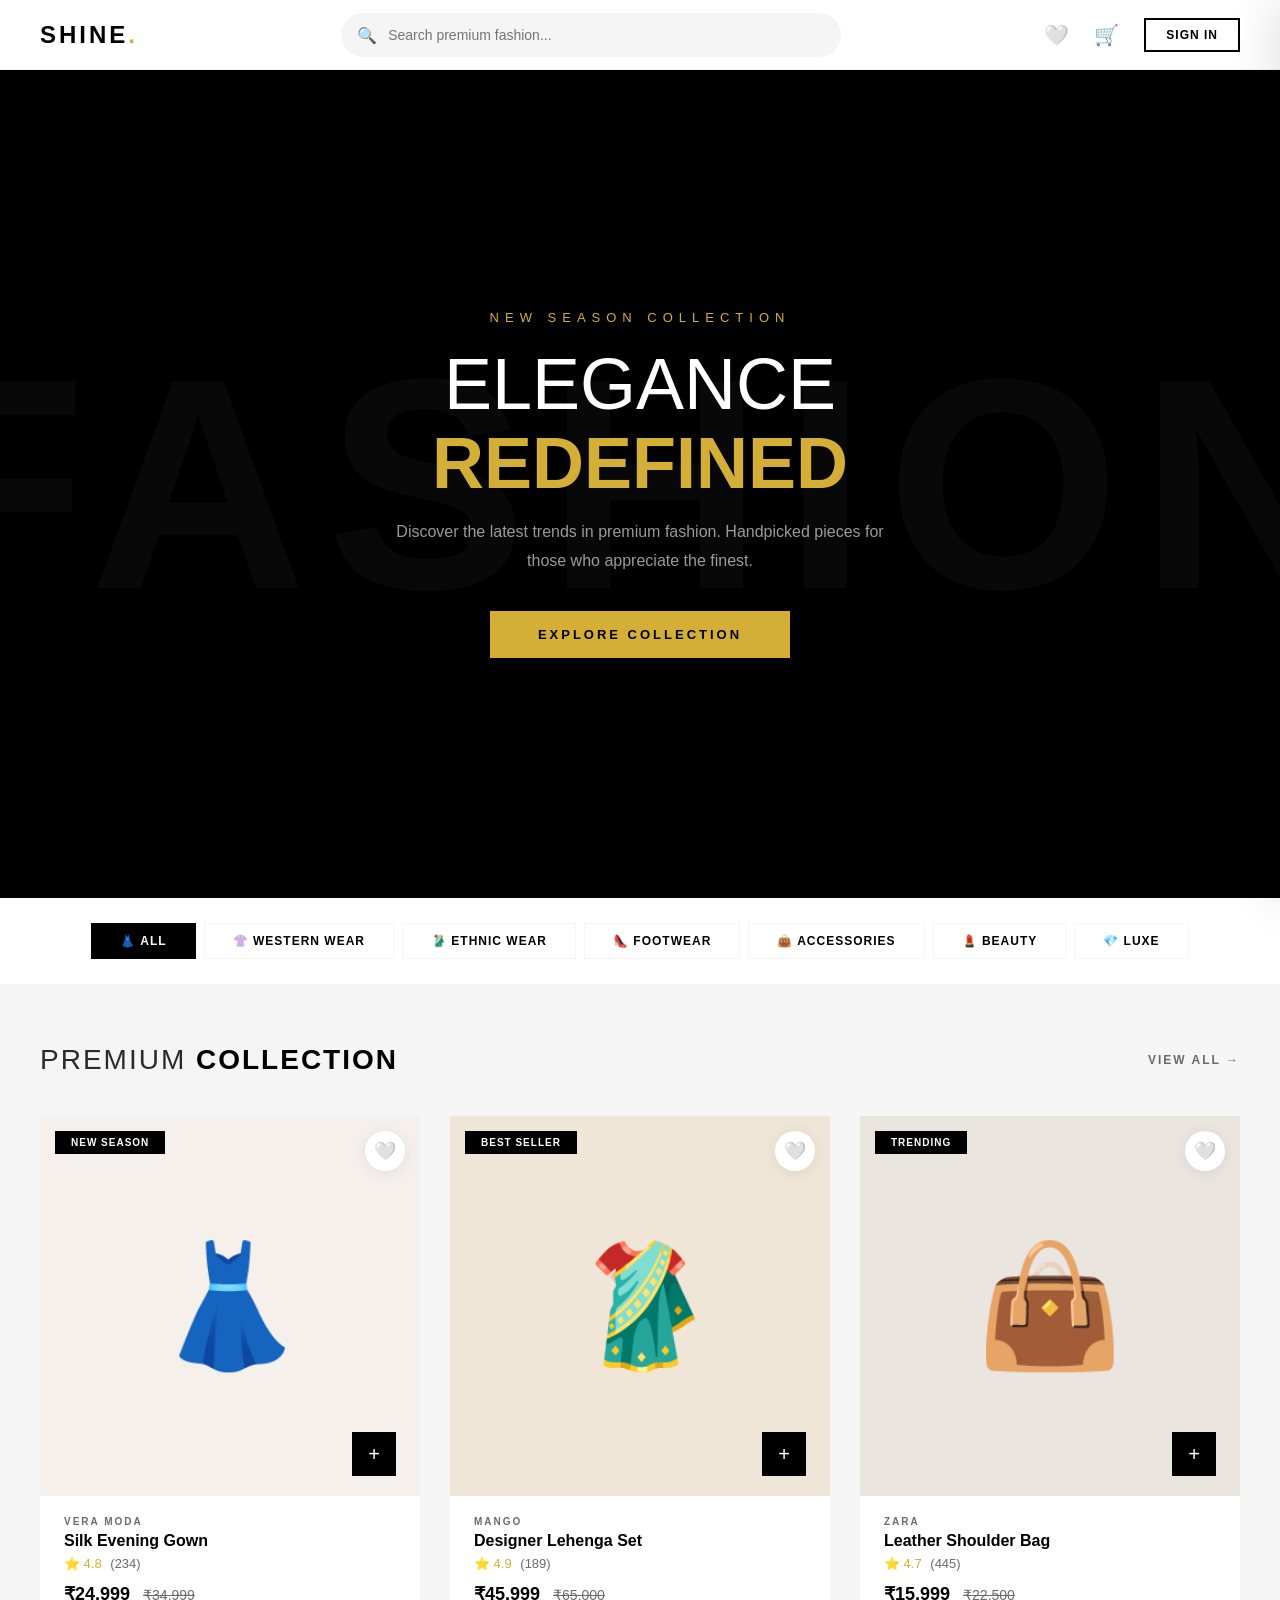
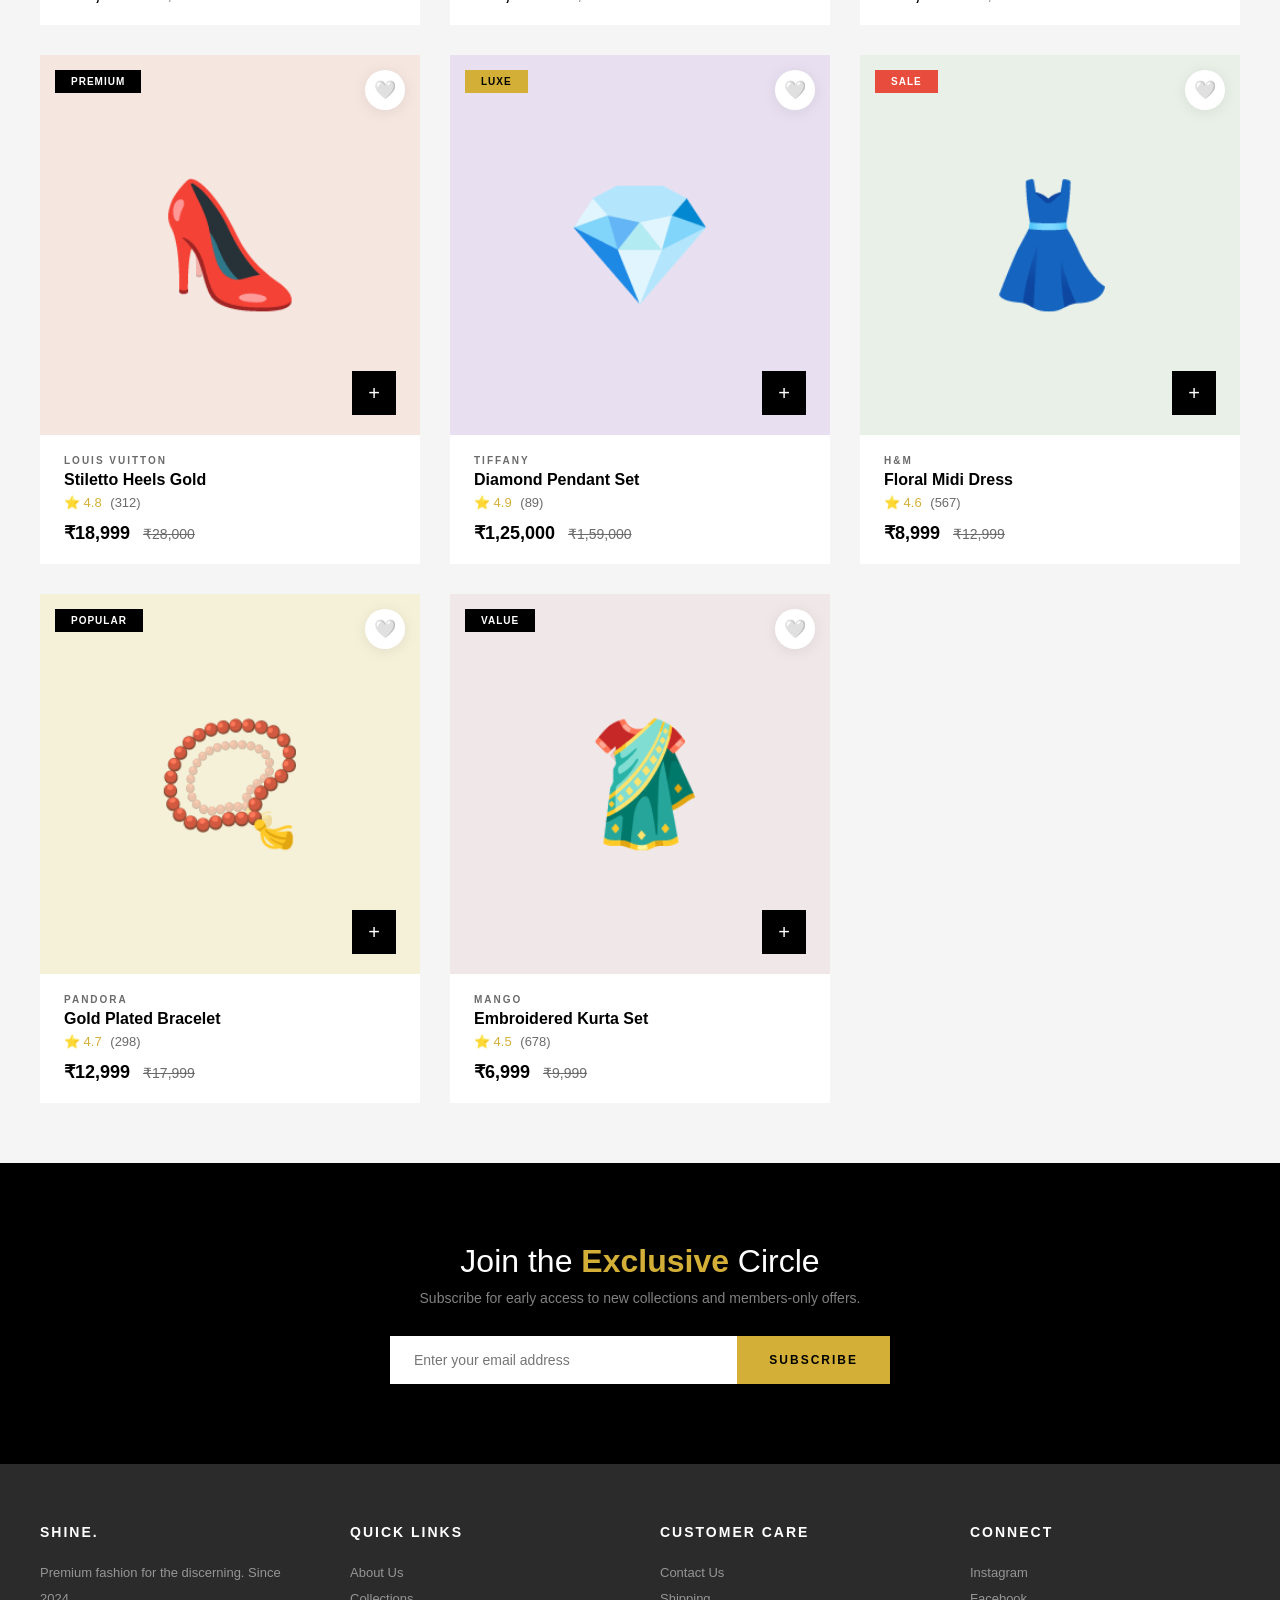
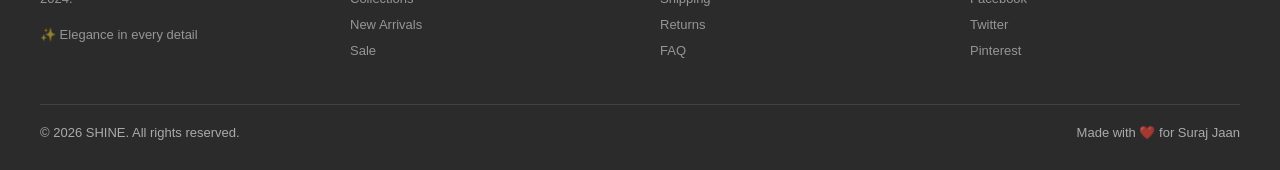
==== index.html @ feda41f7 "✨ Full Premium Fashion Store + Admin Panel - Premium fashion e-commerce with 60 features - Complete " ====
<!DOCTYPE html>
<html lang="en">
<head>
  <meta charset="UTF-8">
  <meta name="viewport" content="width=device-width, initial-scale=1.0">
  <title>SHINE — Premium Fashion</title>
  <link rel="stylesheet" href="css/style.css">
</head>
<body>

  <!-- ===== NAVBAR ===== -->
  <nav class="navbar" id="navbar">
    <div class="logo" onclick="navigate('home')">SHINE<span>.</span></div>

    <div class="nav-search">
      <span class="search-icon">🔍</span>
      <input type="text" placeholder="Search premium fashion..." id="searchInput" oninput="handleSearch(this.value)">
    </div>

    <div class="nav-actions">
      <button class="nav-icon" id="wishlistBtn" onclick="showWishlist()">🤍</button>
      <button class="nav-icon" onclick="toggleCart()">
        🛒<span class="cart-badge" id="cartBadge">0</span>
      </button>
      <button class="user-btn" id="authBtn" onclick="openAuth()">Sign In</button>
    </div>
  </nav>

  <!-- ===== HERO ===== -->
  <section class="hero">
    <div class="hero-bg-text">FASHION</div>
    <div class="hero-content">
      <div class="subtitle">New Season Collection</div>
      <h1>ELEGANCE<br><strong>REDEFINED</strong></h1>
      <p>Discover the latest trends in premium fashion. Handpicked pieces for those who appreciate the finest.</p>
      <button class="hero-btn" onclick="document.getElementById('products').scrollIntoView({behavior:'smooth'})">Explore Collection</button>
    </div>
  </section>

  <!-- ===== CATEGORIES ===== -->
  <div class="categories-bar" id="categoriesBar"></div>

  <!-- ===== PRODUCTS ===== -->
  <section class="products-section" id="products">
    <div class="section-header">
      <h2>Premium <strong>Collection</strong></h2>
      <button class="view-all">View All →</button>
    </div>
    <div class="products-grid" id="productsGrid"></div>
  </section>

  <!-- ===== NEWSLETTER ===== -->
  <section class="newsletter">
    <h3>Join the <strong>Exclusive</strong> Circle</h3>
    <p>Subscribe for early access to new collections and members-only offers.</p>
    <div class="newsletter-form">
      <input type="email" placeholder="Enter your email address" id="newsEmail">
      <button onclick="subscribeNews()">Subscribe</button>
    </div>
  </section>

  <!-- ===== FOOTER ===== -->
  <footer class="footer">
    <div class="footer-grid">
      <div class="footer-col">
        <h4>SHINE.</h4>
        <p>Premium fashion for the discerning. Since 2024.</p>
        <p style="margin-top:10px">✨ Elegance in every detail</p>
      </div>
      <div class="footer-col">
        <h4>Quick Links</h4>
        <a href="#">About Us</a>
        <a href="#">Collections</a>
        <a href="#">New Arrivals</a>
        <a href="#">Sale</a>
      </div>
      <div class="footer-col">
        <h4>Customer Care</h4>
        <a href="#">Contact Us</a>
        <a href="#">Shipping</a>
        <a href="#">Returns</a>
        <a href="#">FAQ</a>
      </div>
      <div class="footer-col">
        <h4>Connect</h4>
        <a href="#">Instagram</a>
        <a href="#">Facebook</a>
        <a href="#">Twitter</a>
        <a href="#">Pinterest</a>
      </div>
    </div>
    <div class="footer-bottom">
      <span>© 2026 SHINE. All rights reserved.</span>
      <span>Made with ❤️ for Suraj Jaan</span>
    </div>
  </footer>

  <!-- ===== AUTH MODAL ===== -->
  <div class="auth-overlay" id="authOverlay">
    <div class="auth-modal">
      <button class="close-auth" onclick="closeAuth()">✕</button>
      <div class="logo" style="margin-bottom:10px">SHINE<span>.</span></div>
      <div class="auth-title">Welcome to <strong>SHINE</strong></div>
      <div class="auth-sub">Sign in or create your account</div>

      <div class="auth-tabs">
        <button class="auth-tab active" onclick="switchAuth('login')" id="tabLogin">Sign In</button>
        <button class="auth-tab" onclick="switchAuth('register')" id="tabRegister">Register</button>
      </div>

      <!-- Login Form -->
      <form id="loginForm" onsubmit="handleLogin(event)">
        <div class="form-group">
          <label>Email Address</label>
          <input type="email" id="loginEmail" placeholder="your@email.com" required>
        </div>
        <div class="form-group">
          <label>Password</label>
          <input type="password" id="loginPass" placeholder="••••••••" required>
        </div>
        <button type="submit" class="submit-btn">Sign In</button>
        <div class="form-switch">Don't have an account? <a onclick="switchAuth('register')">Register</a></div>
      </form>

      <!-- Register Form -->
      <form id="registerForm" style="display:none" onsubmit="handleRegister(event)">
        <div class="form-group">
          <label>Full Name</label>
          <input type="text" id="regName" placeholder="Your name" required>
        </div>
        <div class="form-group">
          <label>Email Address</label>
          <input type="email" id="regEmail" placeholder="your@email.com" required>
        </div>
        <div class="form-group">
          <label>Phone Number</label>
          <input type="tel" id="regPhone" placeholder="Phone number" required>
        </div>
        <div class="form-group">
          <label>Password</label>
          <input type="password" id="regPass" placeholder="Create password" required>
        </div>
        <button type="submit" class="submit-btn">Create Account</button>
        <div class="form-switch">Already have an account? <a onclick="switchAuth('login')">Sign In</a></div>
      </form>
    </div>
  </div>

  <!-- ===== CART DRAWER ===== -->
  <div class="cart-overlay" id="cartOverlay" onclick="toggleCart()"></div>
  <div class="cart-drawer" id="cartDrawer">
    <div class="cart-drawer-header">
      <h3>Shopping Bag (<span id="cartCount">0</span>)</h3>
      <button class="close-cart" onclick="toggleCart()">✕</button>
    </div>
    <div class="cart-drawer-items" id="cartItems"></div>
    <div class="cart-drawer-footer">
      <div class="cart-d-total">
        <span>Total</span>
        <span id="cartTotal">₹0</span>
      </div>
      <button class="checkout-btn" onclick="goToCheckout()">Checkout</button>
    </div>
  </div>

  <script src="js/data.js"></script>
  <script src="js/app.js"></script>
</body>
</html>
---- css/style.css ----
* {
  margin: 0;
  padding: 0;
  box-sizing: border-box;
}

:root {
  --black: #000000;
  --white: #FFFFFF;
  --dark-grey: #2B2B2B;
  --mid-grey: #6B6B6B;
  --light-grey: #F5F5F5;
  --silver: #C0C0C0;
  --gold: #D4AF37;
  --gold-light: #F0E6C8;
  --red: #E74C3C;
  --green: #27AE60;
  --font: 'Segoe UI', -apple-system, BlinkMacSystemFont, sans-serif;
}

body {
  font-family: var(--font);
  background: var(--light-grey);
  color: var(--dark-grey);
  overflow-x: hidden;
  -webkit-font-smoothing: antialiased;
}

a { text-decoration: none; color: inherit; }
img { max-width: 100%; }

/* ===== NAVBAR ===== */
.navbar {
  position: fixed;
  top: 0;
  left: 0;
  right: 0;
  z-index: 1000;
  background: var(--white);
  border-bottom: 1px solid rgba(0,0,0,0.05);
  padding: 0 40px;
  display: flex;
  justify-content: space-between;
  align-items: center;
  height: 70px;
  transition: all 0.3s;
}

.navbar.scrolled { box-shadow: 0 2px 30px rgba(0,0,0,0.08); }

.logo {
  font-size: 24px;
  font-weight: 800;
  letter-spacing: 3px;
  text-transform: uppercase;
  color: var(--black);
}

.logo span { color: var(--gold); }

.nav-search {
  flex: 1;
  max-width: 500px;
  margin: 0 40px;
  position: relative;
}

.nav-search input {
  width: 100%;
  padding: 12px 20px 12px 45px;
  border: 2px solid var(--light-grey);
  border-radius: 30px;
  font-size: 14px;
  outline: none;
  transition: 0.3s;
  background: var(--light-grey);
}

.nav-search input:focus {
  border-color: var(--gold);
  background: var(--white);
  box-shadow: 0 0 0 4px rgba(212,175,55,0.1);
}

.nav-search .search-icon {
  position: absolute;
  left: 16px;
  top: 50%;
  transform: translateY(-50%);
  color: var(--mid-grey);
  font-size: 16px;
}

.nav-actions {
  display: flex;
  align-items: center;
  gap: 25px;
}

.nav-actions .nav-icon {
  font-size: 20px;
  cursor: pointer;
  position: relative;
  color: var(--dark-grey);
  transition: 0.3s;
  background: none;
  border: none;
}

.nav-actions .nav-icon:hover { color: var(--gold); }

.cart-badge {
  position: absolute;
  top: -6px;
  right: -8px;
  background: var(--gold);
  color: var(--black);
  font-size: 10px;
  font-weight: 700;
  padding: 2px 5px;
  border-radius: 50%;
  min-width: 16px;
  text-align: center;
}

.user-btn {
  padding: 8px 20px;
  border: 2px solid var(--black);
  background: transparent;
  font-weight: 600;
  font-size: 12px;
  letter-spacing: 1px;
  text-transform: uppercase;
  cursor: pointer;
  transition: 0.3s;
}

.user-btn:hover { background: var(--black); color: var(--white); }

/* ===== HERO ===== */
.hero {
  margin-top: 70px;
  height: 92vh;
  background: var(--black);
  display: flex;
  align-items: center;
  justify-content: center;
  position: relative;
  overflow: hidden;
}

.hero-bg-text {
  position: absolute;
  font-size: 300px;
  font-weight: 900;
  color: rgba(255,255,255,0.03);
  letter-spacing: 20px;
  user-select: none;
}

.hero-content {
  text-align: center;
  z-index: 1;
  padding: 20px;
  max-width: 800px;
}

.hero-content .subtitle {
  font-size: 13px;
  letter-spacing: 6px;
  text-transform: uppercase;
  color: var(--gold);
  margin-bottom: 20px;
  font-weight: 500;
}

.hero-content h1 {
  font-size: 72px;
  font-weight: 200;
  color: var(--white);
  margin-bottom: 15px;
  line-height: 1.1;
}

.hero-content h1 strong {
  font-weight: 800;
  display: block;
  color: var(--gold);
}

.hero-content p {
  font-size: 16px;
  color: rgba(255,255,255,0.6);
  margin-bottom: 35px;
  line-height: 1.8;
  max-width: 500px;
  margin-left: auto;
  margin-right: auto;
}

.hero-btn {
  padding: 16px 48px;
  background: var(--gold);
  color: var(--black);
  border: none;
  font-size: 13px;
  font-weight: 700;
  letter-spacing: 3px;
  text-transform: uppercase;
  cursor: pointer;
  transition: 0.3s;
}

.hero-btn:hover { transform: translateY(-3px); box-shadow: 0 10px 40px rgba(212,175,55,0.3); }

/* ===== CATEGORIES ===== */
.categories-bar {
  display: flex;
  justify-content: center;
  gap: 8px;
  padding: 25px 40px;
  background: var(--white);
  flex-wrap: wrap;
}

.cat-btn {
  padding: 10px 28px;
  border: 1px solid var(--light-grey);
  background: var(--white);
  font-size: 12px;
  font-weight: 600;
  letter-spacing: 1px;
  text-transform: uppercase;
  cursor: pointer;
  transition: 0.3s;
  border-radius: 0;
}

.cat-btn:hover, .cat-btn.active { background: var(--black); color: var(--white); border-color: var(--black); }

/* ===== PRODUCTS ===== */
.products-section {
  padding: 60px 40px;
  max-width: 1400px;
  margin: 0 auto;
}

.section-header {
  display: flex;
  justify-content: space-between;
  align-items: center;
  margin-bottom: 40px;
}

.section-header h2 {
  font-size: 28px;
  font-weight: 200;
  letter-spacing: 2px;
  text-transform: uppercase;
}

.section-header h2 strong { font-weight: 800; color: var(--black); }

.view-all {
  font-size: 12px;
  font-weight: 600;
  letter-spacing: 2px;
  text-transform: uppercase;
  color: var(--mid-grey);
  cursor: pointer;
  transition: 0.3s;
  border: none;
  background: none;
}

.view-all:hover { color: var(--gold); }

.products-grid {
  display: grid;
  grid-template-columns: repeat(auto-fill, minmax(300px, 1fr));
  gap: 30px;
}

.product-card {
  background: var(--white);
  position: relative;
  cursor: pointer;
  transition: 0.4s;
  animation: fadeUp 0.6s ease both;
}

.product-card:hover { transform: translateY(-8px); box-shadow: 0 20px 60px rgba(0,0,0,0.1); }

.product-badge {
  position: absolute;
  top: 15px;
  left: 15px;
  z-index: 2;
  padding: 6px 16px;
  background: var(--black);
  color: var(--white);
  font-size: 10px;
  font-weight: 700;
  letter-spacing: 1px;
  text-transform: uppercase;
}

.product-badge.sale { background: var(--red); }
.product-badge.gold { background: var(--gold); color: var(--black); }

.product-wishlist {
  position: absolute;
  top: 15px;
  right: 15px;
  width: 40px;
  height: 40px;
  background: var(--white);
  border-radius: 50%;
  display: flex;
  align-items: center;
  justify-content: center;
  font-size: 18px;
  cursor: pointer;
  box-shadow: 0 2px 15px rgba(0,0,0,0.08);
  transition: 0.3s;
  z-index: 2;
  border: none;
}

.product-wishlist:hover { transform: scale(1.1); }
.product-wishlist.active { color: var(--red); }

.product-img-wrap {
  height: 380px;
  overflow: hidden;
  position: relative;
  background: var(--light-grey);
  display: flex;
  align-items: center;
  justify-content: center;
}

.product-img-wrap .emoji-bg {
  font-size: 80px;
  opacity: 0.3;
}

.product-img-wrap .product-main-img {
  font-size: 120px;
  position: absolute;
}

.product-info {
  padding: 20px 24px;
}

.product-brand {
  font-size: 10px;
  font-weight: 700;
  letter-spacing: 2px;
  text-transform: uppercase;
  color: var(--mid-grey);
  margin-bottom: 5px;
}

.product-name {
  font-size: 16px;
  font-weight: 600;
  margin-bottom: 6px;
  color: var(--black);
}

.product-rating {
  font-size: 13px;
  color: var(--gold);
  margin-bottom: 12px;
}

.product-rating span { color: var(--mid-grey); margin-left: 5px; }

.product-price {
  font-size: 18px;
  font-weight: 700;
  color: var(--black);
}

.product-price s {
  font-size: 14px;
  color: var(--mid-grey);
  font-weight: 400;
  margin-left: 8px;
}

.product-add {
  position: absolute;
  bottom: 20px;
  right: 24px;
  width: 44px;
  height: 44px;
  background: var(--black);
  color: var(--white);
  border: none;
  font-size: 20px;
  cursor: pointer;
  transition: 0.3s;
  display: flex;
  align-items: center;
  justify-content: center;
}

.product-add:hover { background: var(--gold); color: var(--black); }

/* ===== NEWSLETTER ===== */
.newsletter {
  padding: 80px 40px;
  background: var(--black);
  text-align: center;
  color: var(--white);
}

.newsletter h3 {
  font-size: 32px;
  font-weight: 200;
  margin-bottom: 10px;
}

.newsletter h3 strong { font-weight: 800; color: var(--gold); }

.newsletter p { color: rgba(255,255,255,0.5); margin-bottom: 30px; font-size: 14px; }

.newsletter-form {
  display: flex;
  max-width: 500px;
  margin: 0 auto;
  gap: 0;
}

.newsletter-form input {
  flex: 1;
  padding: 16px 24px;
  border: none;
  font-size: 14px;
  outline: none;
}

.newsletter-form button {
  padding: 16px 32px;
  background: var(--gold);
  color: var(--black);
  border: none;
  font-weight: 700;
  letter-spacing: 2px;
  text-transform: uppercase;
  font-size: 12px;
  cursor: pointer;
  transition: 0.3s;
}

.newsletter-form button:hover { background: var(--white); }

/* ===== FOOTER ===== */
.footer {
  background: var(--dark-grey);
  color: rgba(255,255,255,0.6);
  padding: 60px 40px 30px;
}

.footer-grid {
  max-width: 1200px;
  margin: 0 auto;
  display: grid;
  grid-template-columns: repeat(4, 1fr);
  gap: 40px;
}

.footer-col h4 {
  color: var(--white);
  font-size: 14px;
  letter-spacing: 2px;
  text-transform: uppercase;
  margin-bottom: 20px;
}

.footer-col p, .footer-col a {
  font-size: 13px;
  line-height: 2;
  display: block;
  color: rgba(255,255,255,0.5);
  transition: 0.3s;
}

.footer-col a:hover { color: var(--gold); }

.footer-bottom {
  max-width: 1200px;
  margin: 40px auto 0;
  padding-top: 20px;
  border-top: 1px solid rgba(255,255,255,0.1);
  display: flex;
  justify-content: space-between;
  font-size: 13px;
}

/* ===== AUTH ===== */
.auth-overlay {
  position: fixed;
  top: 0;
  left: 0;
  right: 0;
  bottom: 0;
  background: rgba(0,0,0,0.6);
  z-index: 2000;
  display: none;
  align-items: center;
  justify-content: center;
  backdrop-filter: blur(5px);
}

.auth-overlay.open { display: flex; }

.auth-modal {
  background: var(--white);
  width: 100%;
  max-width: 420px;
  padding: 50px 40px;
  animation: fadeUp 0.4s ease;
  position: relative;
}

.auth-modal .close-auth {
  position: absolute;
  top: 15px;
  right: 15px;
  background: none;
  border: none;
  font-size: 24px;
  cursor: pointer;
  color: var(--mid-grey);
}

.auth-modal .auth-title {
  font-size: 24px;
  font-weight: 200;
  margin-bottom: 5px;
}

.auth-modal .auth-title strong { font-weight: 800; }

.auth-modal .auth-sub {
  font-size: 13px;
  color: var(--mid-grey);
  margin-bottom: 30px;
}

.auth-tabs {
  display: flex;
  gap: 0;
  margin-bottom: 30px;
  border-bottom: 2px solid var(--light-grey);
}

.auth-tab {
  padding: 12px 24px;
  border: none;
  background: none;
  font-size: 13px;
  font-weight: 600;
  cursor: pointer;
  color: var(--mid-grey);
  border-bottom: 2px solid transparent;
  margin-bottom: -2px;
  transition: 0.3s;
}

.auth-tab.active { color: var(--black); border-bottom-color: var(--black); }

.form-group { margin-bottom: 18px; }

.form-group label {
  font-size: 11px;
  font-weight: 700;
  letter-spacing: 1px;
  text-transform: uppercase;
  color: var(--mid-grey);
  display: block;
  margin-bottom: 6px;
}

.form-group input, .form-group select {
  width: 100%;
  padding: 14px 16px;
  border: 1px solid var(--light-grey);
  font-size: 14px;
  outline: none;
  transition: 0.3s;
  background: var(--white);
}

.form-group input:focus { border-color: var(--black); box-shadow: 0 0 0 3px rgba(0,0,0,0.05); }

.submit-btn {
  width: 100%;
  padding: 16px;
  background: var(--black);
  color: var(--white);
  border: none;
  font-size: 13px;
  font-weight: 700;
  letter-spacing: 2px;
  text-transform: uppercase;
  cursor: pointer;
  transition: 0.3s;
}

.submit-btn:hover { background: var(--gold); color: var(--black); }

.form-switch {
  text-align: center;
  margin-top: 20px;
  font-size: 13px;
  color: var(--mid-grey);
}

.form-switch a {
  color: var(--black);
  font-weight: 600;
  cursor: pointer;
}

/* ===== CART DRAWER ===== */
.cart-drawer {
  position: fixed;
  top: 0;
  right: -450px;
  width: 450px;
  height: 100vh;
  background: var(--white);
  z-index: 3000;
  transition: 0.4s cubic-bezier(0.22, 1, 0.36, 1);
  display: flex;
  flex-direction: column;
  box-shadow: -10px 0 40px rgba(0,0,0,0.1);
}

.cart-drawer.open { right: 0; }

.cart-drawer-header {
  padding: 25px;
  border-bottom: 1px solid var(--light-grey);
  display: flex;
  justify-content: space-between;
  align-items: center;
}

.cart-drawer-header h3 { font-size: 18px; font-weight: 600; }
.cart-drawer-header .close-cart {
  background: none;
  border: none;
  font-size: 24px;
  cursor: pointer;
}

.cart-drawer-items {
  flex: 1;
  overflow-y: auto;
  padding: 20px 25px;
}

.cart-d-item {
  display: flex;
  gap: 15px;
  padding: 15px 0;
  border-bottom: 1px solid var(--light-grey);
  animation: fadeUp 0.3s ease;
}

.cart-d-item-img {
  width: 80px;
  height: 80px;
  background: var(--light-grey);
  display: flex;
  align-items: center;
  justify-content: center;
  font-size: 30px;
  flex-shrink: 0;
}

.cart-d-item-info { flex: 1; }

.cart-d-item-info h4 { font-size: 14px; margin-bottom: 3px; }

.cart-d-item-info .item-price { font-weight: 700; color: var(--black); }

.cart-d-qty {
  display: flex;
  align-items: center;
  gap: 12px;
  margin-top: 8px;
}

.cart-d-qty button {
  width: 28px;
  height: 28px;
  border: 1px solid var(--light-grey);
  background: var(--white);
  cursor: pointer;
  font-size: 14px;
  transition: 0.3s;
}

.cart-d-qty button:hover { border-color: var(--black); }

.cart-d-item-remove {
  background: none;
  border: none;
  color: var(--mid-grey);
  cursor: pointer;
  font-size: 14px;
  align-self: flex-start;
}

.cart-drawer-footer {
  padding: 25px;
  border-top: 1px solid var(--light-grey);
}

.cart-d-total {
  display: flex;
  justify-content: space-between;
  font-size: 18px;
  font-weight: 700;
  margin-bottom: 20px;
}

.checkout-btn {
  width: 100%;
  padding: 16px;
  background: var(--black);
  color: var(--white);
  border: none;
  font-size: 13px;
  font-weight: 700;
  letter-spacing: 2px;
  text-transform: uppercase;
  cursor: pointer;
  transition: 0.3s;
}

.checkout-btn:hover { background: var(--gold); color: var(--black); }

.cart-overlay {
  position: fixed;
  top: 0;
  left: 0;
  right: 0;
  bottom: 0;
  background: rgba(0,0,0,0.4);
  z-index: 2999;
  display: none;
}

.cart-overlay.open { display: block; }

/* ===== TOAST ===== */
.toast {
  position: fixed;
  bottom: 30px;
  right: 30px;
  background: var(--black);
  color: var(--white);
  padding: 16px 28px;
  font-weight: 500;
  font-size: 14px;
  box-shadow: 0 10px 40px rgba(0,0,0,0.2);
  z-index: 9999;
  animation: slideRight 0.4s ease;
  display: flex;
  align-items: center;
  gap: 10px;
}

.toast.gold { border-left: 4px solid var(--gold); }

/* ===== ANIMATIONS ===== */
@keyframes fadeUp {
  from { opacity: 0; transform: translateY(20px); }
  to { opacity: 1; transform: translateY(0); }
}

@keyframes slideRight {
  from { opacity: 0; transform: translateX(40px); }
  to { opacity: 1; transform: translateX(0); }
}

/* ===== RESPONSIVE ===== */
@media (max-width: 1024px) {
  .nav-search { margin: 0 20px; }
  .hero-content h1 { font-size: 48px; }
  .products-grid { grid-template-columns: repeat(auto-fill, minmax(250px, 1fr)); }
  .footer-grid { grid-template-columns: repeat(2, 1fr); }
}

@media (max-width: 768px) {
  .navbar { padding: 0 20px; }
  .nav-search { display: none; }
  .hero { height: 70vh; }
  .hero-content h1 { font-size: 36px; }
  .hero-content .subtitle { font-size: 11px; }
  .products-section { padding: 40px 20px; }
  .products-grid { grid-template-columns: repeat(auto-fill, minmax(180px, 1fr)); gap: 15px; }
  .product-img-wrap { height: 250px; }
  .categories-bar { padding: 15px 20px; gap: 5px; }
  .cat-btn { padding: 8px 16px; font-size: 10px; }
  .cart-drawer { width: 100%; right: -100%; }
  .footer-grid { grid-template-columns: 1fr; }
  .newsletter { padding: 50px 20px; }
  .newsletter-form { flex-direction: column; }
  .hero-content h1 strong { font-size: 40px; }
}

@media (max-width: 480px) {
  .products-grid { grid-template-columns: 1fr 1fr; gap: 10px; }
  .product-info { padding: 12px; }
  .product-name { font-size: 13px; }
  .product-price { font-size: 15px; }
  .hero-content h1 { font-size: 28px; }
}
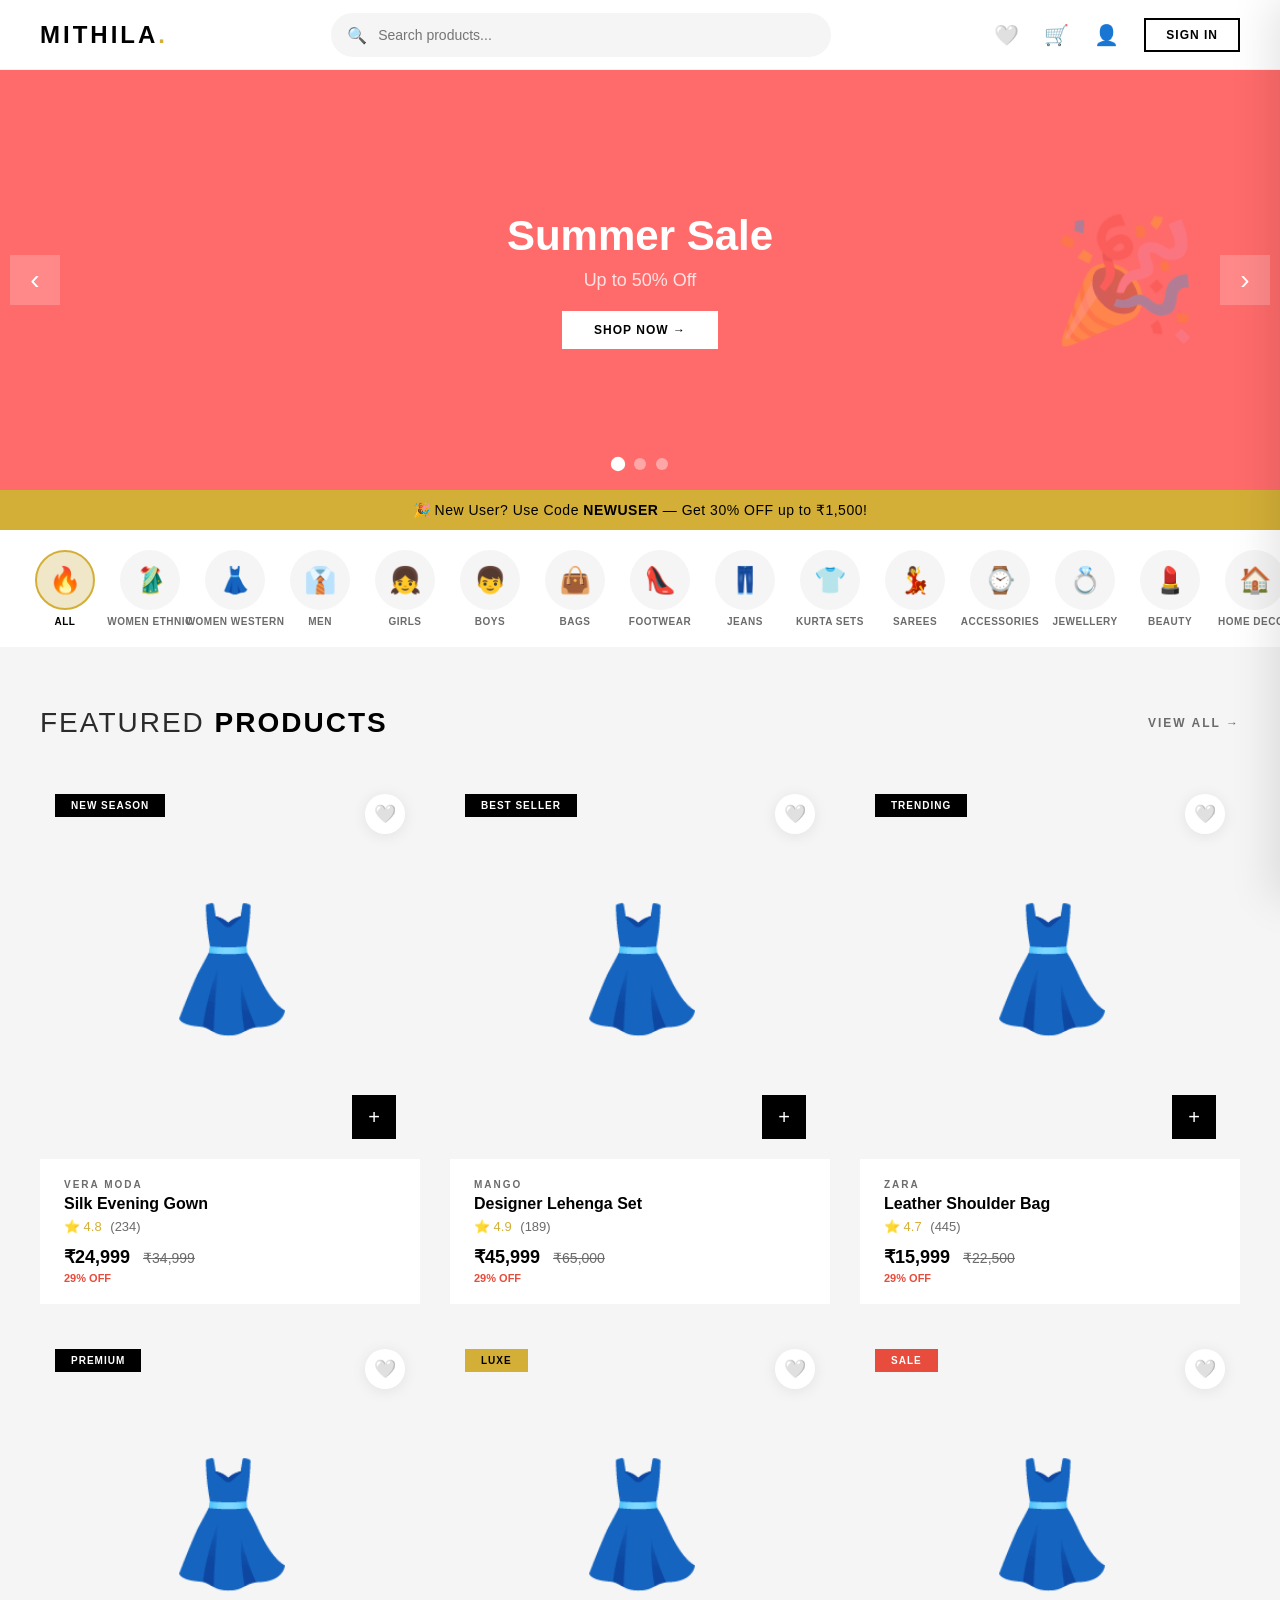
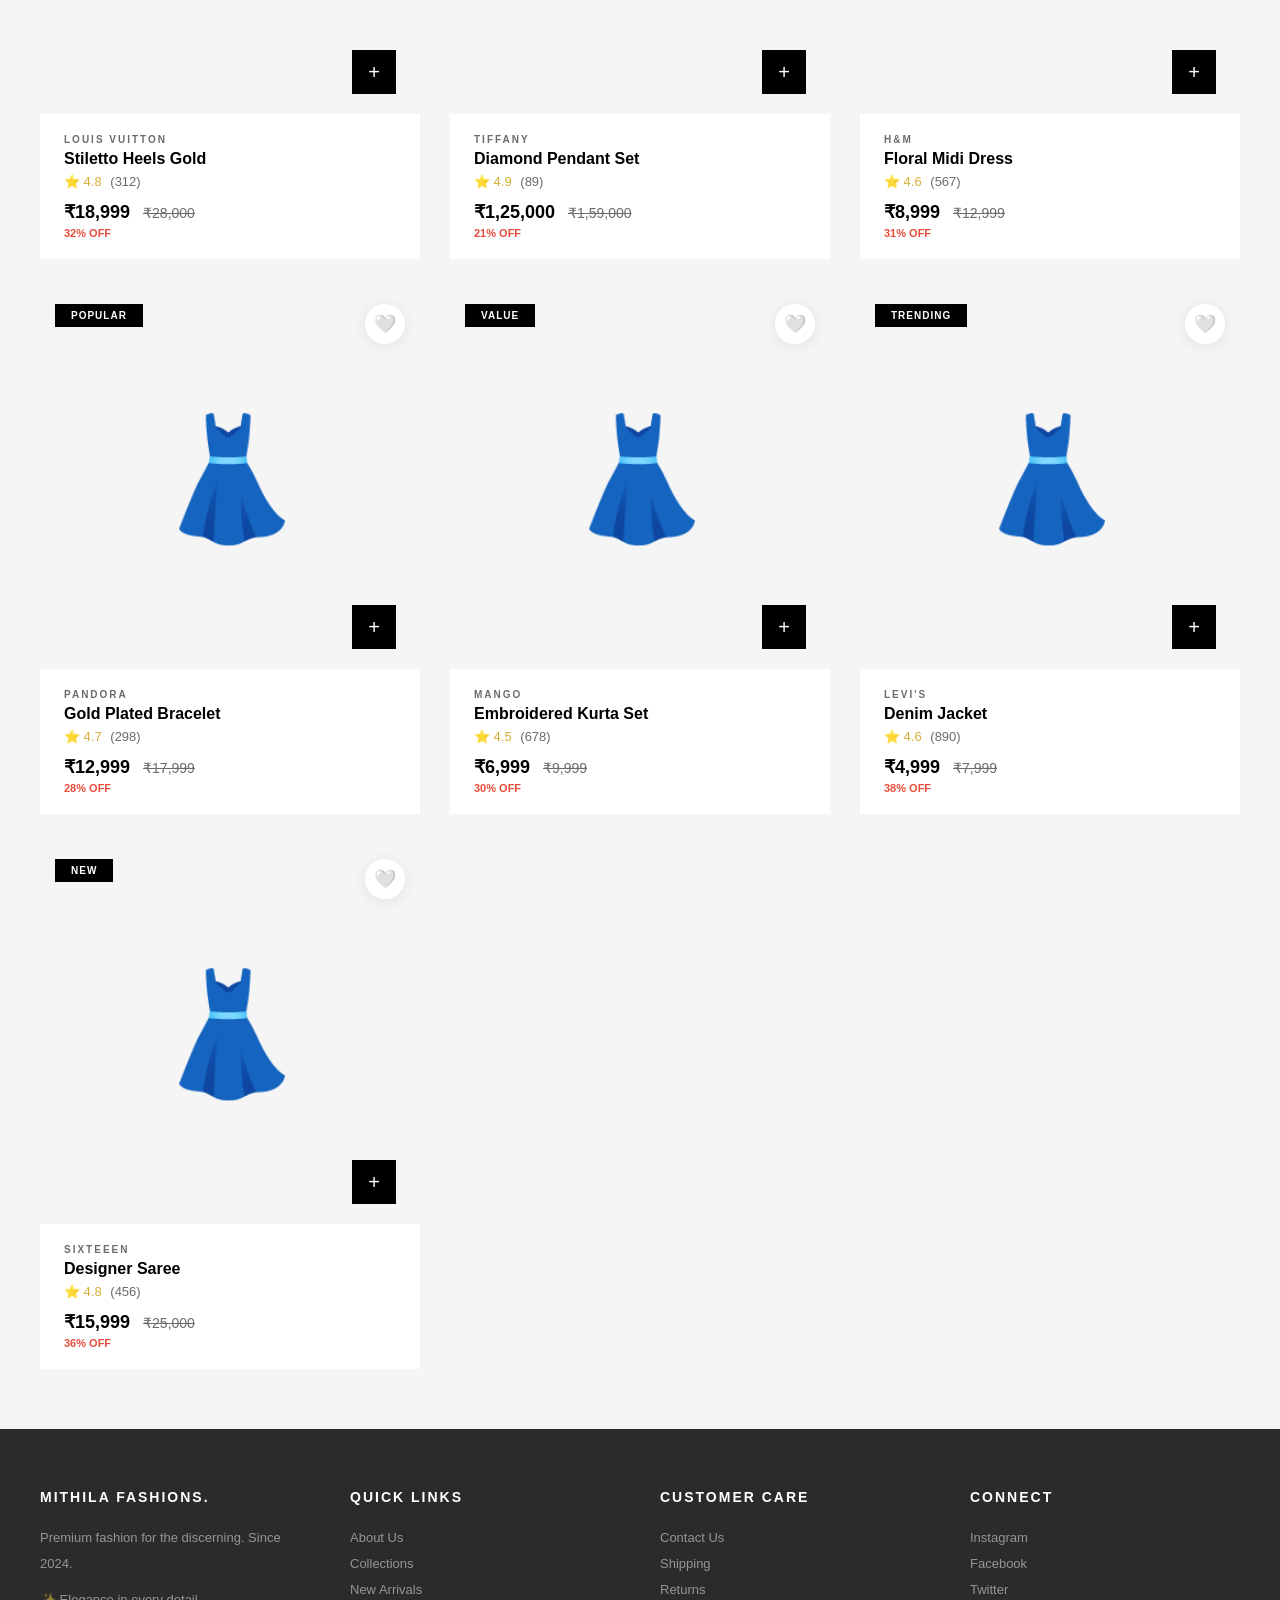
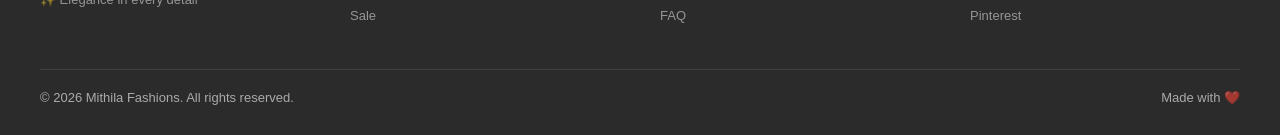
==== commit 08ae6a79: "feat: full rebuild - Mithila Fashions v2 with images, profile, coupons, banners, admin 80+ features" ====
--- a/index.html
+++ b/index.html
@@ -3,67 +3,50 @@
 <head>
   <meta charset="UTF-8">
   <meta name="viewport" content="width=device-width, initial-scale=1.0">
-  <title>SHINE — Premium Fashion</title>
+  <title>Mithila Fashions — Premium Fashion Store</title>
   <link rel="stylesheet" href="css/style.css">
 </head>
 <body>
 
-  <!-- ===== NAVBAR ===== -->
   <nav class="navbar" id="navbar">
-    <div class="logo" onclick="navigate('home')">SHINE<span>.</span></div>
-
+    <div class="logo" onclick="navigate('home')">MITHILA<span>.</span></div>
     <div class="nav-search">
       <span class="search-icon">🔍</span>
-      <input type="text" placeholder="Search premium fashion..." id="searchInput" oninput="handleSearch(this.value)">
+      <input type="text" placeholder="Search products..." id="searchInput" oninput="handleSearch(this.value)">
     </div>
-
     <div class="nav-actions">
       <button class="nav-icon" id="wishlistBtn" onclick="showWishlist()">🤍</button>
-      <button class="nav-icon" onclick="toggleCart()">
-        🛒<span class="cart-badge" id="cartBadge">0</span>
-      </button>
+      <button class="nav-icon" onclick="toggleCart()">🛒<span class="cart-badge" id="cartBadge">0</span></button>
+      <button class="nav-icon" onclick="window.location='profile.html'">👤</button>
       <button class="user-btn" id="authBtn" onclick="openAuth()">Sign In</button>
     </div>
   </nav>
 
-  <!-- ===== HERO ===== -->
-  <section class="hero">
-    <div class="hero-bg-text">FASHION</div>
-    <div class="hero-content">
-      <div class="subtitle">New Season Collection</div>
-      <h1>ELEGANCE<br><strong>REDEFINED</strong></h1>
-      <p>Discover the latest trends in premium fashion. Handpicked pieces for those who appreciate the finest.</p>
-      <button class="hero-btn" onclick="document.getElementById('products').scrollIntoView({behavior:'smooth'})">Explore Collection</button>
-    </div>
+  <section class="hero-slider" id="heroSlider">
+    <div class="slider-container" id="sliderContainer"></div>
+    <div class="slider-dots" id="sliderDots"></div>
+    <button class="slider-arrow left" onclick="slideBanner(-1)">‹</button>
+    <button class="slider-arrow right" onclick="slideBanner(1)">›</button>
   </section>
 
-  <!-- ===== CATEGORIES ===== -->
+  <div class="coupon-strip" id="couponStrip">
+    <span>🎉 New User? Use Code <strong>NEWUSER</strong> — Get 30% OFF up to ₹1,500!</span>
+  </div>
+
   <div class="categories-bar" id="categoriesBar"></div>
 
-  <!-- ===== PRODUCTS ===== -->
   <section class="products-section" id="products">
     <div class="section-header">
-      <h2>Premium <strong>Collection</strong></h2>
-      <button class="view-all">View All →</button>
+      <h2>Featured <strong>Products</strong></h2>
+      <button class="view-all" onclick="document.getElementById('products').scrollIntoView({behavior:'smooth'})">View All →</button>
     </div>
     <div class="products-grid" id="productsGrid"></div>
   </section>
 
-  <!-- ===== NEWSLETTER ===== -->
-  <section class="newsletter">
-    <h3>Join the <strong>Exclusive</strong> Circle</h3>
-    <p>Subscribe for early access to new collections and members-only offers.</p>
-    <div class="newsletter-form">
-      <input type="email" placeholder="Enter your email address" id="newsEmail">
-      <button onclick="subscribeNews()">Subscribe</button>
-    </div>
-  </section>
-
-  <!-- ===== FOOTER ===== -->
-  <footer class="footer">
+  <div class="footer">
     <div class="footer-grid">
       <div class="footer-col">
-        <h4>SHINE.</h4>
+        <h4>MITHILA FASHIONS.</h4>
         <p>Premium fashion for the discerning. Since 2024.</p>
         <p style="margin-top:10px">✨ Elegance in every detail</p>
       </div>
@@ -90,63 +73,38 @@
       </div>
     </div>
     <div class="footer-bottom">
-      <span>© 2026 SHINE. All rights reserved.</span>
-      <span>Made with ❤️ for Suraj Jaan</span>
+      <span>© 2026 Mithila Fashions. All rights reserved.</span>
+      <span>Made with ❤️</span>
     </div>
-  </footer>
+  </div>
 
-  <!-- ===== AUTH MODAL ===== -->
   <div class="auth-overlay" id="authOverlay">
     <div class="auth-modal">
       <button class="close-auth" onclick="closeAuth()">✕</button>
-      <div class="logo" style="margin-bottom:10px">SHINE<span>.</span></div>
-      <div class="auth-title">Welcome to <strong>SHINE</strong></div>
+      <div class="logo" style="margin-bottom:10px">MITHILA<span>.</span></div>
+      <div class="auth-title">Welcome to <strong>Mithila Fashions</strong></div>
       <div class="auth-sub">Sign in or create your account</div>
-
       <div class="auth-tabs">
         <button class="auth-tab active" onclick="switchAuth('login')" id="tabLogin">Sign In</button>
         <button class="auth-tab" onclick="switchAuth('register')" id="tabRegister">Register</button>
       </div>
-
-      <!-- Login Form -->
       <form id="loginForm" onsubmit="handleLogin(event)">
-        <div class="form-group">
-          <label>Email Address</label>
-          <input type="email" id="loginEmail" placeholder="your@email.com" required>
-        </div>
-        <div class="form-group">
-          <label>Password</label>
-          <input type="password" id="loginPass" placeholder="••••••••" required>
-        </div>
+        <div class="form-group"><label>Email Address</label><input type="email" id="loginEmail" placeholder="your@email.com" required></div>
+        <div class="form-group"><label>Password</label><input type="password" id="loginPass" placeholder="••••••••" required></div>
         <button type="submit" class="submit-btn">Sign In</button>
         <div class="form-switch">Don't have an account? <a onclick="switchAuth('register')">Register</a></div>
       </form>
-
-      <!-- Register Form -->
       <form id="registerForm" style="display:none" onsubmit="handleRegister(event)">
-        <div class="form-group">
-          <label>Full Name</label>
-          <input type="text" id="regName" placeholder="Your name" required>
-        </div>
-        <div class="form-group">
-          <label>Email Address</label>
-          <input type="email" id="regEmail" placeholder="your@email.com" required>
-        </div>
-        <div class="form-group">
-          <label>Phone Number</label>
-          <input type="tel" id="regPhone" placeholder="Phone number" required>
-        </div>
-        <div class="form-group">
-          <label>Password</label>
-          <input type="password" id="regPass" placeholder="Create password" required>
-        </div>
+        <div class="form-group"><label>Full Name</label><input type="text" id="regName" placeholder="Your name" required></div>
+        <div class="form-group"><label>Email Address</label><input type="email" id="regEmail" placeholder="your@email.com" required></div>
+        <div class="form-group"><label>Phone Number</label><input type="tel" id="regPhone" placeholder="Phone number" required></div>
+        <div class="form-group"><label>Password</label><input type="password" id="regPass" placeholder="Create password" required></div>
         <button type="submit" class="submit-btn">Create Account</button>
         <div class="form-switch">Already have an account? <a onclick="switchAuth('login')">Sign In</a></div>
       </form>
     </div>
   </div>
 
-  <!-- ===== CART DRAWER ===== -->
   <div class="cart-overlay" id="cartOverlay" onclick="toggleCart()"></div>
   <div class="cart-drawer" id="cartDrawer">
     <div class="cart-drawer-header">
@@ -155,12 +113,15 @@
     </div>
     <div class="cart-drawer-items" id="cartItems"></div>
     <div class="cart-drawer-footer">
-      <div class="cart-d-total">
-        <span>Total</span>
-        <span id="cartTotal">₹0</span>
-      </div>
-      <button class="checkout-btn" onclick="goToCheckout()">Checkout</button>
+      <div class="cart-d-total"><span>Total</span><span id="cartTotal">₹0</span></div>
+      <button class="checkout-btn" onclick="goToCheckout()">Checkout →</button>
     </div>
+  </div>
+
+  <div class="quick-view-overlay" id="quickViewOverlay" onclick="closeQuickView()"></div>
+  <div class="quick-view-modal" id="quickViewModal">
+    <button class="qv-close" onclick="closeQuickView()">✕</button>
+    <div class="qv-content" id="qvContent"></div>
   </div>
 
   <script src="js/data.js"></script>
--- a/css/style.css
+++ b/css/style.css
@@ -137,106 +137,154 @@
 
 .user-btn:hover { background: var(--black); color: var(--white); }
 
-/* ===== HERO ===== */
-.hero {
+/* ===== HERO SLIDER ===== */
+.hero-slider {
   margin-top: 70px;
-  height: 92vh;
+  height: 420px;
+  position: relative;
+  overflow: hidden;
   background: var(--black);
+}
+
+.slider-container {
+  height: 100%;
+  position: relative;
+}
+
+.slide {
+  height: 100%;
   display: flex;
   align-items: center;
   justify-content: center;
   position: relative;
-  overflow: hidden;
-}
-
-.hero-bg-text {
+  padding: 0 60px;
+  transition: 0.5s;
+}
+
+.slide-content { text-align: center; z-index: 2; }
+.slide-content h2 { font-size: 42px; font-weight: 800; color: var(--white); margin-bottom: 10px; }
+.slide-content p { font-size: 18px; color: rgba(255,255,255,0.8); margin-bottom: 20px; }
+
+.slide-btn {
+  padding: 12px 32px;
+  background: var(--white);
+  color: var(--black);
+  border: none;
+  font-weight: 700;
+  letter-spacing: 1px;
+  text-transform: uppercase;
+  font-size: 12px;
+  cursor: pointer;
+  transition: 0.3s;
+  display: inline-block;
+  text-decoration: none;
+}
+.slide-btn:hover { transform: translateY(-2px); box-shadow: 0 5px 20px rgba(0,0,0,0.2); }
+
+.slide-img { height: 80%; position: absolute; right: 60px; bottom: 0; z-index: 1; max-width: 40%; object-fit: contain; }
+.slide-emoji { font-size: 120px; position: absolute; right: 80px; opacity: 0.3; }
+
+.slider-arrow {
   position: absolute;
-  font-size: 300px;
-  font-weight: 900;
-  color: rgba(255,255,255,0.03);
-  letter-spacing: 20px;
-  user-select: none;
-}
-
-.hero-content {
-  text-align: center;
-  z-index: 1;
-  padding: 20px;
-  max-width: 800px;
-}
-
-.hero-content .subtitle {
-  font-size: 13px;
-  letter-spacing: 6px;
-  text-transform: uppercase;
-  color: var(--gold);
-  margin-bottom: 20px;
-  font-weight: 500;
-}
-
-.hero-content h1 {
-  font-size: 72px;
-  font-weight: 200;
+  top: 50%;
+  transform: translateY(-50%);
+  width: 50px;
+  height: 50px;
+  background: rgba(255,255,255,0.2);
   color: var(--white);
-  margin-bottom: 15px;
-  line-height: 1.1;
-}
-
-.hero-content h1 strong {
-  font-weight: 800;
-  display: block;
-  color: var(--gold);
-}
-
-.hero-content p {
-  font-size: 16px;
-  color: rgba(255,255,255,0.6);
-  margin-bottom: 35px;
-  line-height: 1.8;
-  max-width: 500px;
-  margin-left: auto;
-  margin-right: auto;
-}
-
-.hero-btn {
-  padding: 16px 48px;
+  border: none;
+  font-size: 28px;
+  cursor: pointer;
+  z-index: 10;
+  transition: 0.3s;
+  display: flex;
+  align-items: center;
+  justify-content: center;
+}
+.slider-arrow:hover { background: rgba(255,255,255,0.4); }
+.slider-arrow.left { left: 10px; }
+.slider-arrow.right { right: 10px; }
+
+.slider-dots {
+  position: absolute;
+  bottom: 20px;
+  left: 50%;
+  transform: translateX(-50%);
+  display: flex;
+  gap: 10px;
+  z-index: 10;
+}
+.dot {
+  width: 12px;
+  height: 12px;
+  border-radius: 50%;
+  background: rgba(255,255,255,0.4);
+  cursor: pointer;
+  transition: 0.3s;
+}
+.dot.active { background: var(--white); transform: scale(1.2); }
+
+/* ===== COUPON STRIP ===== */
+.coupon-strip {
   background: var(--gold);
   color: var(--black);
-  border: none;
-  font-size: 13px;
-  font-weight: 700;
-  letter-spacing: 3px;
-  text-transform: uppercase;
-  cursor: pointer;
-  transition: 0.3s;
-}
-
-.hero-btn:hover { transform: translateY(-3px); box-shadow: 0 10px 40px rgba(212,175,55,0.3); }
+  text-align: center;
+  padding: 12px 20px;
+  font-size: 14px;
+  font-weight: 500;
+  letter-spacing: 0.5px;
+}
+.coupon-strip strong { font-weight: 800; }
 
 /* ===== CATEGORIES ===== */
 .categories-bar {
   display: flex;
+  overflow-x: auto;
+  gap: 15px;
+  padding: 20px 30px;
+  background: var(--white);
+  scrollbar-width: none;
+  -ms-overflow-style: none;
+}
+.categories-bar::-webkit-scrollbar { display: none; }
+
+.cat-circle {
+  display: flex;
+  flex-direction: column;
+  align-items: center;
+  min-width: 70px;
+  border: none;
+  background: none;
+  cursor: pointer;
+  gap: 6px;
+  transition: 0.3s;
+  padding: 0;
+}
+.cat-circle:hover .cat-circle-icon { transform: scale(1.1); }
+
+.cat-circle-icon {
+  width: 60px;
+  height: 60px;
+  border-radius: 50%;
+  background: var(--light-grey);
+  display: flex;
+  align-items: center;
   justify-content: center;
-  gap: 8px;
-  padding: 25px 40px;
-  background: var(--white);
-  flex-wrap: wrap;
-}
-
-.cat-btn {
-  padding: 10px 28px;
-  border: 1px solid var(--light-grey);
-  background: var(--white);
-  font-size: 12px;
+  font-size: 26px;
+  transition: 0.3s;
+  border: 2px solid transparent;
+}
+.cat-circle.active .cat-circle-icon { border-color: var(--gold); background: var(--gold-light); }
+
+.cat-circle-label {
+  font-size: 10px;
   font-weight: 600;
-  letter-spacing: 1px;
-  text-transform: uppercase;
-  cursor: pointer;
-  transition: 0.3s;
-  border-radius: 0;
-}
-
-.cat-btn:hover, .cat-btn.active { background: var(--black); color: var(--white); border-color: var(--black); }
+  text-transform: uppercase;
+  letter-spacing: 0.5px;
+  color: var(--mid-grey);
+  white-space: nowrap;
+}
+.cat-circle.active .cat-circle-label { color: var(--black); font-weight: 700; }
 
 /* ===== PRODUCTS ===== */
 .products-section {
@@ -781,7 +829,153 @@
 
 .toast.gold { border-left: 4px solid var(--gold); }
 
+/* ===== PRODUCT OFF % ===== */
+.product-off {
+  font-size: 11px;
+  font-weight: 700;
+  color: var(--red);
+  margin-top: 4px;
+}
+
+.product-img { width: 100%; height: 100%; object-fit: cover; }
+
+/* ===== QUICK VIEW MODAL ===== */
+.quick-view-overlay {
+  position: fixed; top: 0; left: 0; right: 0; bottom: 0;
+  background: rgba(0,0,0,0.6);
+  z-index: 5000;
+  display: none;
+  backdrop-filter: blur(5px);
+}
+.quick-view-overlay.open { display: block; }
+
+.quick-view-modal {
+  position: fixed; top: 50%; left: 50%; transform: translate(-50%, -50%);
+  width: 95%; max-width: 900px; max-height: 90vh;
+  background: var(--white);
+  z-index: 5001;
+  display: none;
+  overflow-y: auto;
+  animation: fadeUp 0.3s ease;
+}
+.quick-view-modal.open { display: block; }
+
+.qv-close {
+  position: sticky; top: 10px; float: right;
+  width: 36px; height: 36px;
+  background: var(--black); color: var(--white);
+  border: none; font-size: 18px;
+  cursor: pointer; z-index: 10;
+  margin: 10px;
+}
+
+.qv-content { padding: 30px; }
+
+.qv-layout { display: grid; grid-template-columns: 1fr 1fr; gap: 40px; }
+
+.qv-main-img {
+  height: 400px;
+  display: flex; align-items: center; justify-content: center;
+  background: var(--light-grey);
+  margin-bottom: 15px;
+}
+.qv-main-img img { max-width: 100%; max-height: 100%; object-fit: contain; }
+.qv-emoji { font-size: 100px; }
+.qv-gallery { display: flex; gap: 10px; margin-bottom: 15px; overflow-x: auto; }
+.qv-img { width: 70px; height: 70px; object-fit: cover; cursor: pointer; border: 2px solid transparent; transition: 0.3s; flex-shrink: 0; }
+.qv-img:hover { border-color: var(--gold); }
+
+.qv-brand { font-size: 11px; font-weight: 700; letter-spacing: 2px; text-transform: uppercase; color: var(--mid-grey); margin-bottom: 5px; }
+.qv-name { font-size: 22px; font-weight: 700; margin-bottom: 8px; }
+.qv-rating { margin-bottom: 12px; font-size: 14px; color: var(--gold); }
+.qv-rating span { color: var(--mid-grey); }
+
+.qv-price-row { display: flex; align-items: center; gap: 12px; margin-bottom: 15px; }
+.qv-price { font-size: 28px; font-weight: 800; }
+.qv-original { font-size: 16px; color: var(--mid-grey); }
+.qv-off { font-size: 14px; font-weight: 700; color: var(--red); }
+
+.qv-desc { font-size: 14px; color: var(--mid-grey); line-height: 1.6; margin-bottom: 20px; }
+
+.qv-section { margin-bottom: 20px; }
+.qv-section h4 { font-size: 13px; font-weight: 700; text-transform: uppercase; letter-spacing: 1px; margin-bottom: 10px; }
+
+.qv-sizes, .qv-colors { display: flex; gap: 10px; flex-wrap: wrap; }
+.qv-size-btn {
+  padding: 8px 16px; border: 1px solid var(--light-grey);
+  background: var(--white); font-size: 12px; font-weight: 600;
+  cursor: pointer; transition: 0.3s;
+}
+.qv-size-btn:hover, .qv-size-btn.active { border-color: var(--black); background: var(--black); color: var(--white); }
+
+.qv-color-btn {
+  width: 30px; height: 30px; border-radius: 50%;
+  border: 2px solid var(--light-grey);
+  cursor: pointer; transition: 0.3s;
+}
+.qv-color-btn.active { border-color: var(--black); transform: scale(1.2); }
+
+.qv-actions { display: flex; gap: 12px; margin-bottom: 20px; }
+.qv-btn {
+  padding: 14px 28px; border: none;
+  font-size: 12px; font-weight: 700; letter-spacing: 1px;
+  text-transform: uppercase; cursor: pointer;
+  transition: 0.3s; flex: 1;
+}
+.qv-cart { background: var(--black); color: var(--white); }
+.qv-cart:hover { background: var(--gold); color: var(--black); }
+.qv-wishlist { background: var(--light-grey); color: var(--black); }
+.qv-wishlist.active { background: #FFEBEE; color: var(--red); }
+.qv-wishlist:hover { background: #FFEBEE; }
+.qv-outline { background: transparent; border: 1px solid var(--light-grey); text-align: center; }
+.qv-outline:hover { border-color: var(--black); }
+
+.review-item { padding: 12px 0; border-bottom: 1px solid var(--light-grey); }
+.review-item p { font-size: 13px; margin: 4px 0; }
+
+.similar-grid { display: flex; gap: 15px; overflow-x: auto; padding-bottom: 10px; }
+.similar-card {
+  min-width: 140px;
+  background: var(--white);
+  border: 1px solid var(--light-grey);
+  padding: 12px;
+  cursor: pointer;
+  transition: 0.3s;
+  flex-shrink: 0;
+}
+.similar-card:hover { border-color: var(--black); }
+.similar-img { height: 100px; display: flex; align-items: center; justify-content: center; font-size: 40px; background: var(--light-grey); margin-bottom: 8px; }
+.similar-img img { width: 100%; height: 100%; object-fit: cover; }
+.similar-name { font-size: 12px; font-weight: 600; margin-bottom: 4px; }
+.similar-price { font-size: 14px; font-weight: 700; }
+
+/* ===== SUCCESS SCREEN ===== */
+.success-overlay {
+  position: fixed; top: 0; left: 0; right: 0; bottom: 0;
+  background: #27AE60;
+  z-index: 9999;
+  display: flex;
+  align-items: center;
+  justify-content: center;
+  flex-direction: column;
+  animation: fadeIn 0.5s ease;
+}
+.success-overlay h1 { font-size: 48px; color: var(--white); margin-bottom: 10px; }
+.success-overlay .success-icon { font-size: 80px; margin-bottom: 20px; }
+.success-overlay p { font-size: 18px; color: rgba(255,255,255,0.9); margin-bottom: 5px; }
+.success-overlay .order-id { font-size: 14px; color: rgba(255,255,255,0.7); margin-top: 10px; }
+.success-overlay .success-btn {
+  margin-top: 30px; padding: 14px 40px;
+  background: var(--white); color: #27AE60;
+  border: none; font-size: 14px; font-weight: 700;
+  letter-spacing: 1px; text-transform: uppercase;
+  cursor: pointer; transition: 0.3s;
+}
+.success-overlay .success-btn:hover { transform: translateY(-2px); box-shadow: 0 5px 20px rgba(0,0,0,0.2); }
+
 /* ===== ANIMATIONS ===== */
+@keyframes fadeIn { from { opacity: 0; } to { opacity: 1; } }
+@keyframes fadeUp {
 @keyframes fadeUp {
   from { opacity: 0; transform: translateY(20px); }
   to { opacity: 1; transform: translateY(0); }
@@ -795,33 +989,40 @@
 /* ===== RESPONSIVE ===== */
 @media (max-width: 1024px) {
   .nav-search { margin: 0 20px; }
-  .hero-content h1 { font-size: 48px; }
   .products-grid { grid-template-columns: repeat(auto-fill, minmax(250px, 1fr)); }
   .footer-grid { grid-template-columns: repeat(2, 1fr); }
+  .qv-layout { grid-template-columns: 1fr; gap: 20px; }
+  .slide-content h2 { font-size: 32px; }
+  .slider-arrow { width: 40px; height: 40px; font-size: 22px; }
 }
 
 @media (max-width: 768px) {
   .navbar { padding: 0 20px; }
   .nav-search { display: none; }
-  .hero { height: 70vh; }
-  .hero-content h1 { font-size: 36px; }
-  .hero-content .subtitle { font-size: 11px; }
-  .products-section { padding: 40px 20px; }
-  .products-grid { grid-template-columns: repeat(auto-fill, minmax(180px, 1fr)); gap: 15px; }
-  .product-img-wrap { height: 250px; }
-  .categories-bar { padding: 15px 20px; gap: 5px; }
-  .cat-btn { padding: 8px 16px; font-size: 10px; }
+  .hero-slider { height: 280px; }
+  .slide-content h2 { font-size: 26px; }
+  .slide-content p { font-size: 14px; }
+  .slide { padding: 0 30px; }
+  .slide-emoji { display: none; }
+  .products-section { padding: 30px 15px; }
+  .products-grid { grid-template-columns: repeat(auto-fill, minmax(160px, 1fr)); gap: 12px; }
+  .product-img-wrap { height: 200px; }
+  .categories-bar { padding: 12px 15px; gap: 10px; }
+  .cat-circle-icon { width: 50px; height: 50px; font-size: 22px; }
+  .cat-circle-label { font-size: 9px; }
   .cart-drawer { width: 100%; right: -100%; }
   .footer-grid { grid-template-columns: 1fr; }
-  .newsletter { padding: 50px 20px; }
-  .newsletter-form { flex-direction: column; }
-  .hero-content h1 strong { font-size: 40px; }
+  .slide-img { display: none; }
+  .qv-main-img { height: 280px; }
+  .qv-actions { flex-direction: column; }
+  .similar-card { min-width: 110px; }
 }
 
 @media (max-width: 480px) {
-  .products-grid { grid-template-columns: 1fr 1fr; gap: 10px; }
-  .product-info { padding: 12px; }
-  .product-name { font-size: 13px; }
-  .product-price { font-size: 15px; }
-  .hero-content h1 { font-size: 28px; }
-}
+  .products-grid { grid-template-columns: 1fr 1fr; gap: 8px; }
+  .product-info { padding: 10px; }
+  .product-name { font-size: 12px; }
+  .product-price { font-size: 14px; }
+  .quick-view-modal { width: 100%; max-height: 100vh; top: 0; left: 0; transform: none; border-radius: 0; }
+  .qv-content { padding: 15px; }
+}
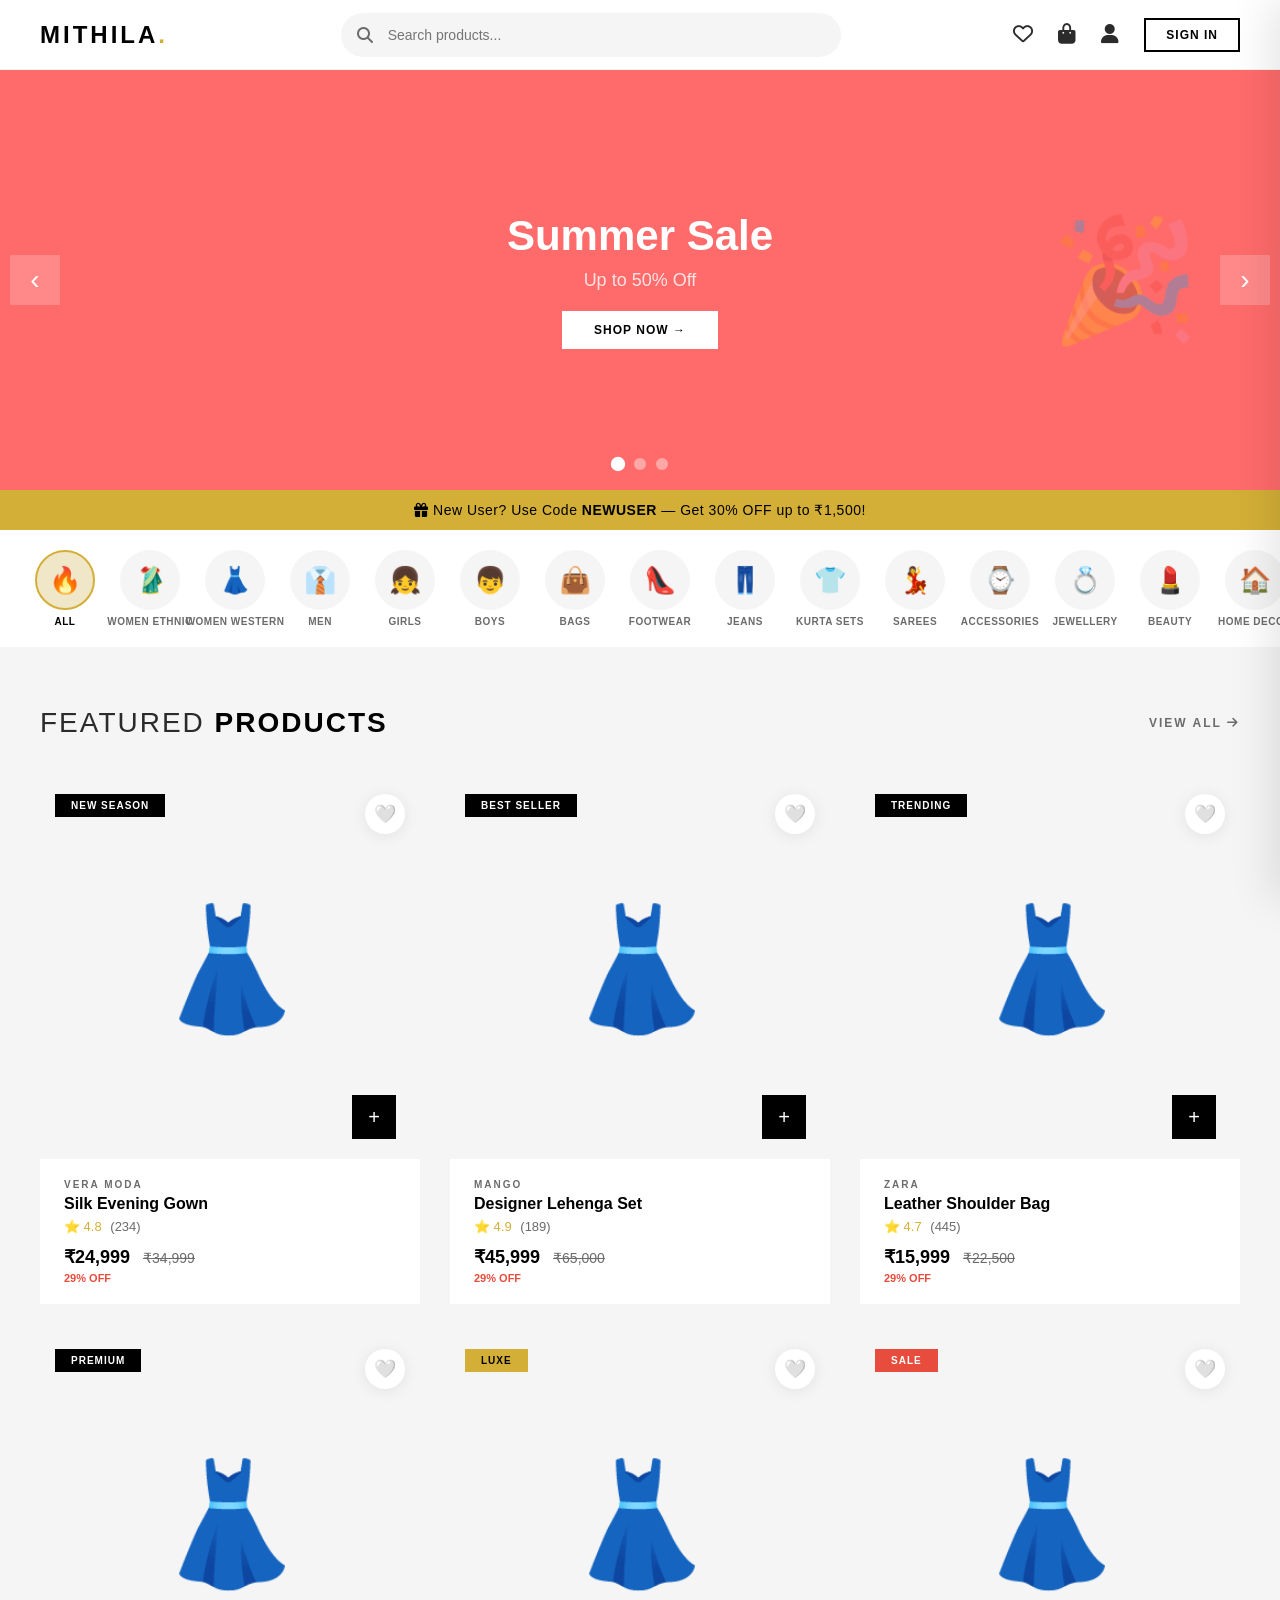
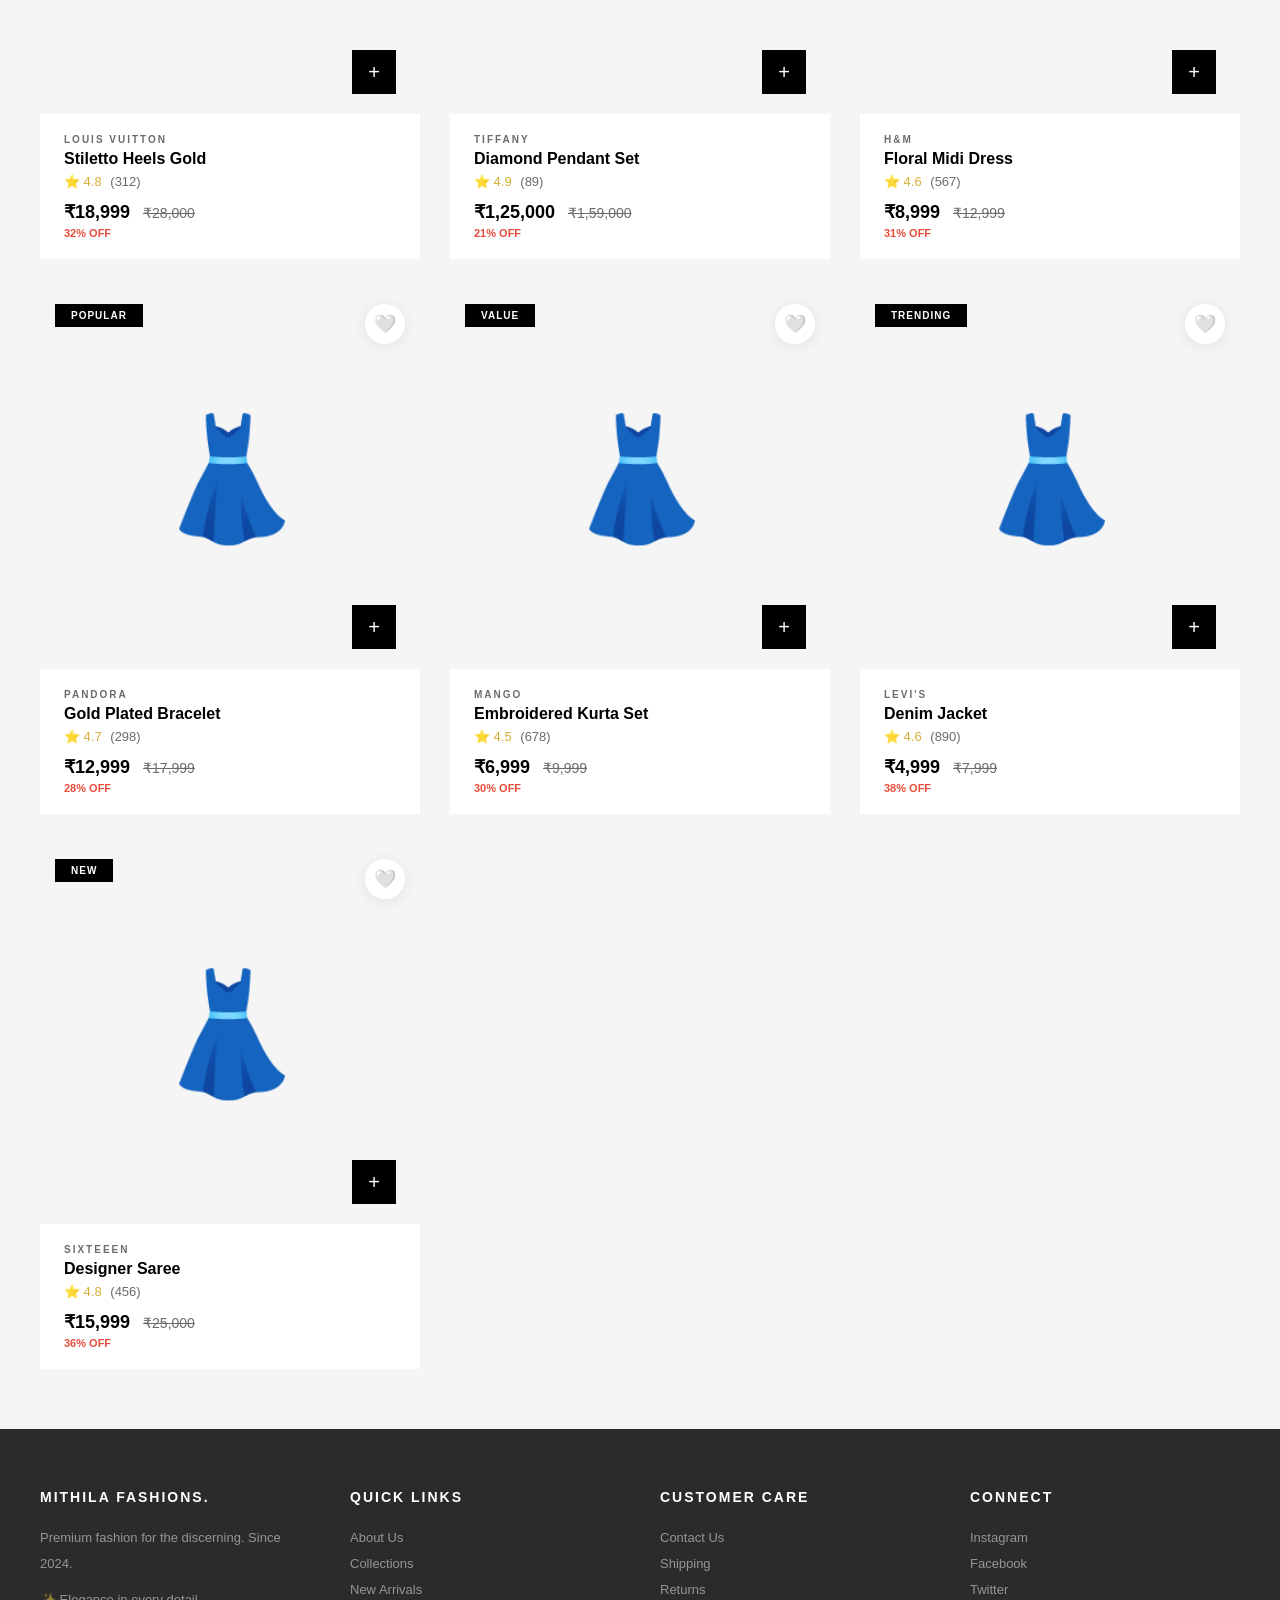
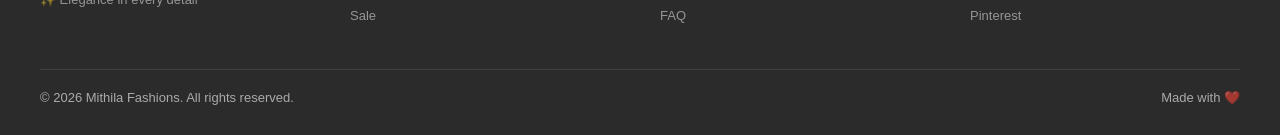
==== commit f2bd3b7a: "feat: navbar fix, pro icons, banner controls, success sound, order status" ====
--- a/index.html
+++ b/index.html
@@ -4,6 +4,7 @@
   <meta charset="UTF-8">
   <meta name="viewport" content="width=device-width, initial-scale=1.0">
   <title>Mithila Fashions — Premium Fashion Store</title>
+  <link rel="stylesheet" href="https://cdnjs.cloudflare.com/ajax/libs/font-awesome/6.5.1/css/all.min.css">
   <link rel="stylesheet" href="css/style.css">
 </head>
 <body>
@@ -11,13 +12,13 @@
   <nav class="navbar" id="navbar">
     <div class="logo" onclick="navigate('home')">MITHILA<span>.</span></div>
     <div class="nav-search">
-      <span class="search-icon">🔍</span>
+      <i class="fas fa-search search-icon"></i>
       <input type="text" placeholder="Search products..." id="searchInput" oninput="handleSearch(this.value)">
     </div>
     <div class="nav-actions">
-      <button class="nav-icon" id="wishlistBtn" onclick="showWishlist()">🤍</button>
-      <button class="nav-icon" onclick="toggleCart()">🛒<span class="cart-badge" id="cartBadge">0</span></button>
-      <button class="nav-icon" onclick="window.location='profile.html'">👤</button>
+      <button class="nav-icon" id="wishlistBtn" onclick="showWishlist()"><i class="far fa-heart"></i></button>
+      <button class="nav-icon" onclick="toggleCart()"><i class="fas fa-shopping-bag"></i><span class="cart-badge" id="cartBadge">0</span></button>
+      <button class="nav-icon" onclick="window.location='profile.html'"><i class="fas fa-user"></i></button>
       <button class="user-btn" id="authBtn" onclick="openAuth()">Sign In</button>
     </div>
   </nav>
@@ -30,7 +31,7 @@
   </section>
 
   <div class="coupon-strip" id="couponStrip">
-    <span>🎉 New User? Use Code <strong>NEWUSER</strong> — Get 30% OFF up to ₹1,500!</span>
+    <span><i class="fas fa-gift"></i> New User? Use Code <strong>NEWUSER</strong> — Get 30% OFF up to ₹1,500!</span>
   </div>
 
   <div class="categories-bar" id="categoriesBar"></div>
@@ -38,7 +39,7 @@
   <section class="products-section" id="products">
     <div class="section-header">
       <h2>Featured <strong>Products</strong></h2>
-      <button class="view-all" onclick="document.getElementById('products').scrollIntoView({behavior:'smooth'})">View All →</button>
+      <button class="view-all" onclick="document.getElementById('products').scrollIntoView({behavior:'smooth'})">View All <i class="fas fa-arrow-right"></i></button>
     </div>
     <div class="products-grid" id="productsGrid"></div>
   </section>
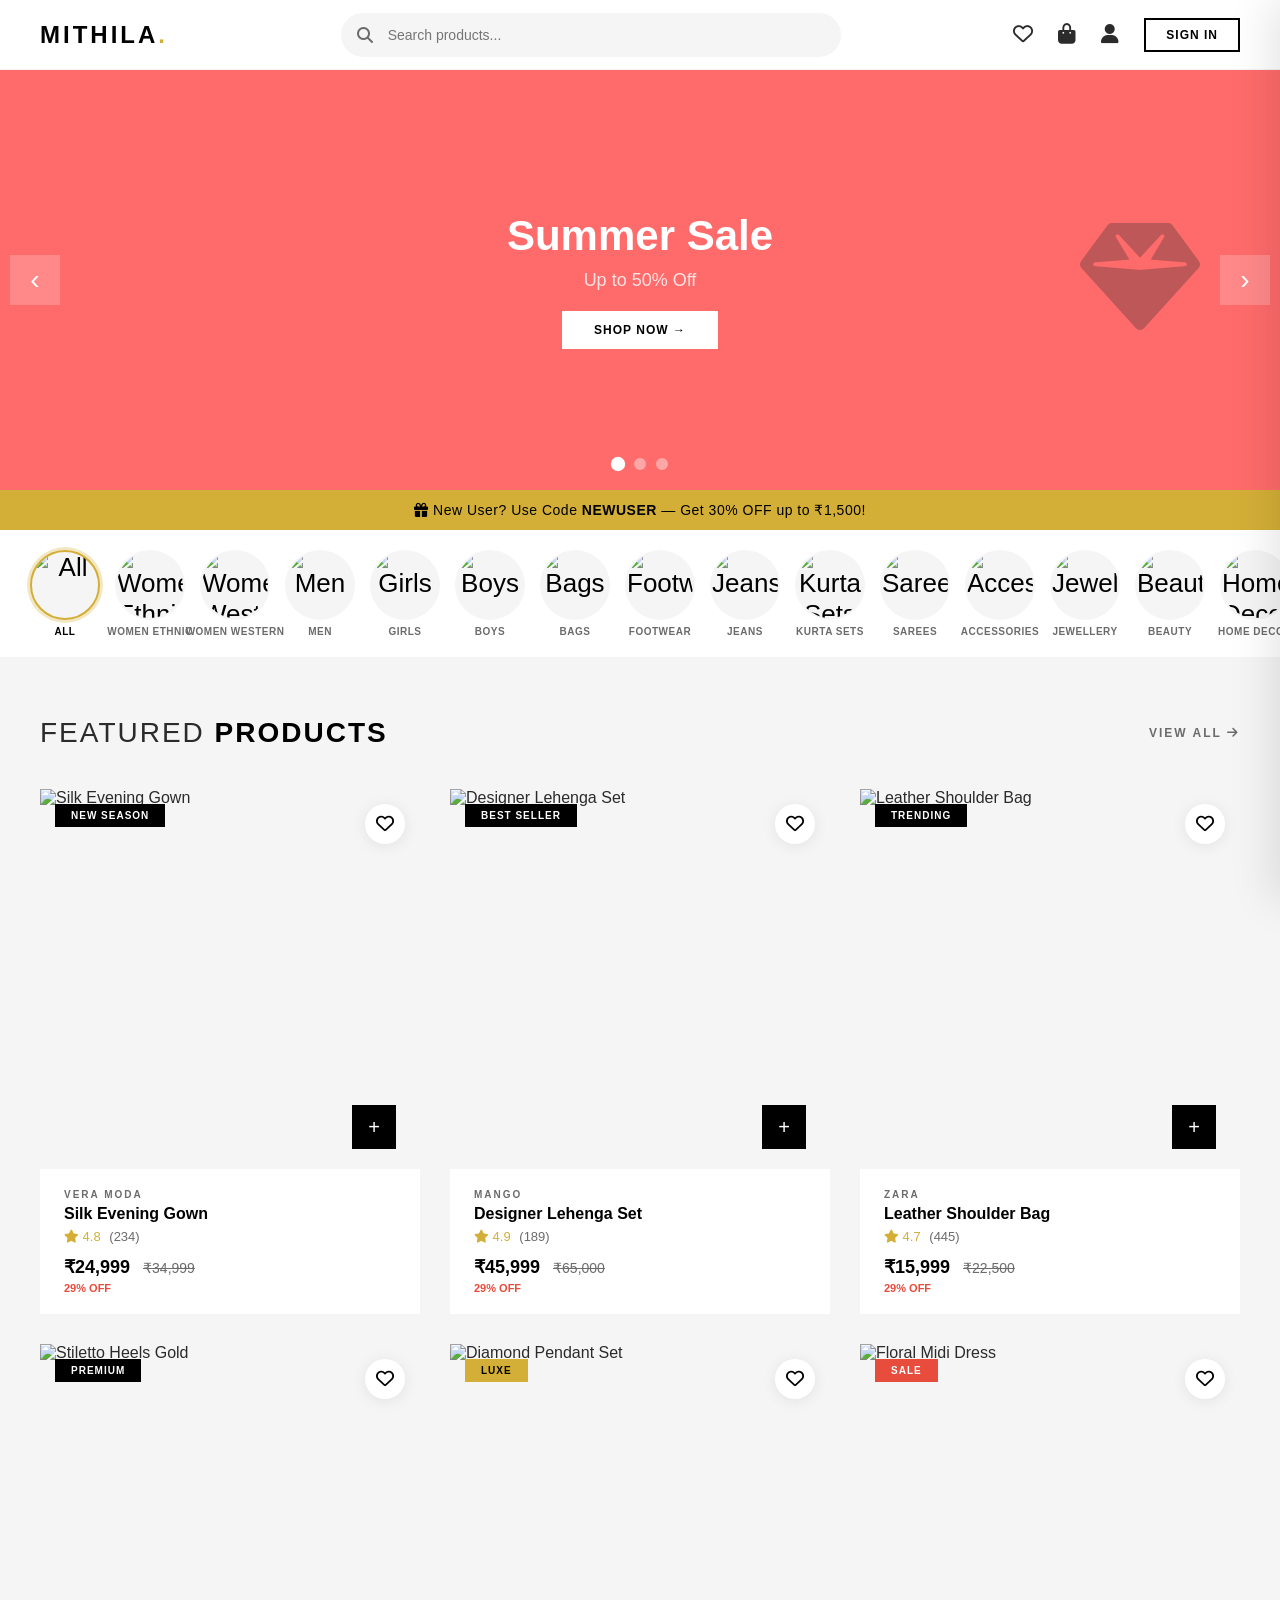
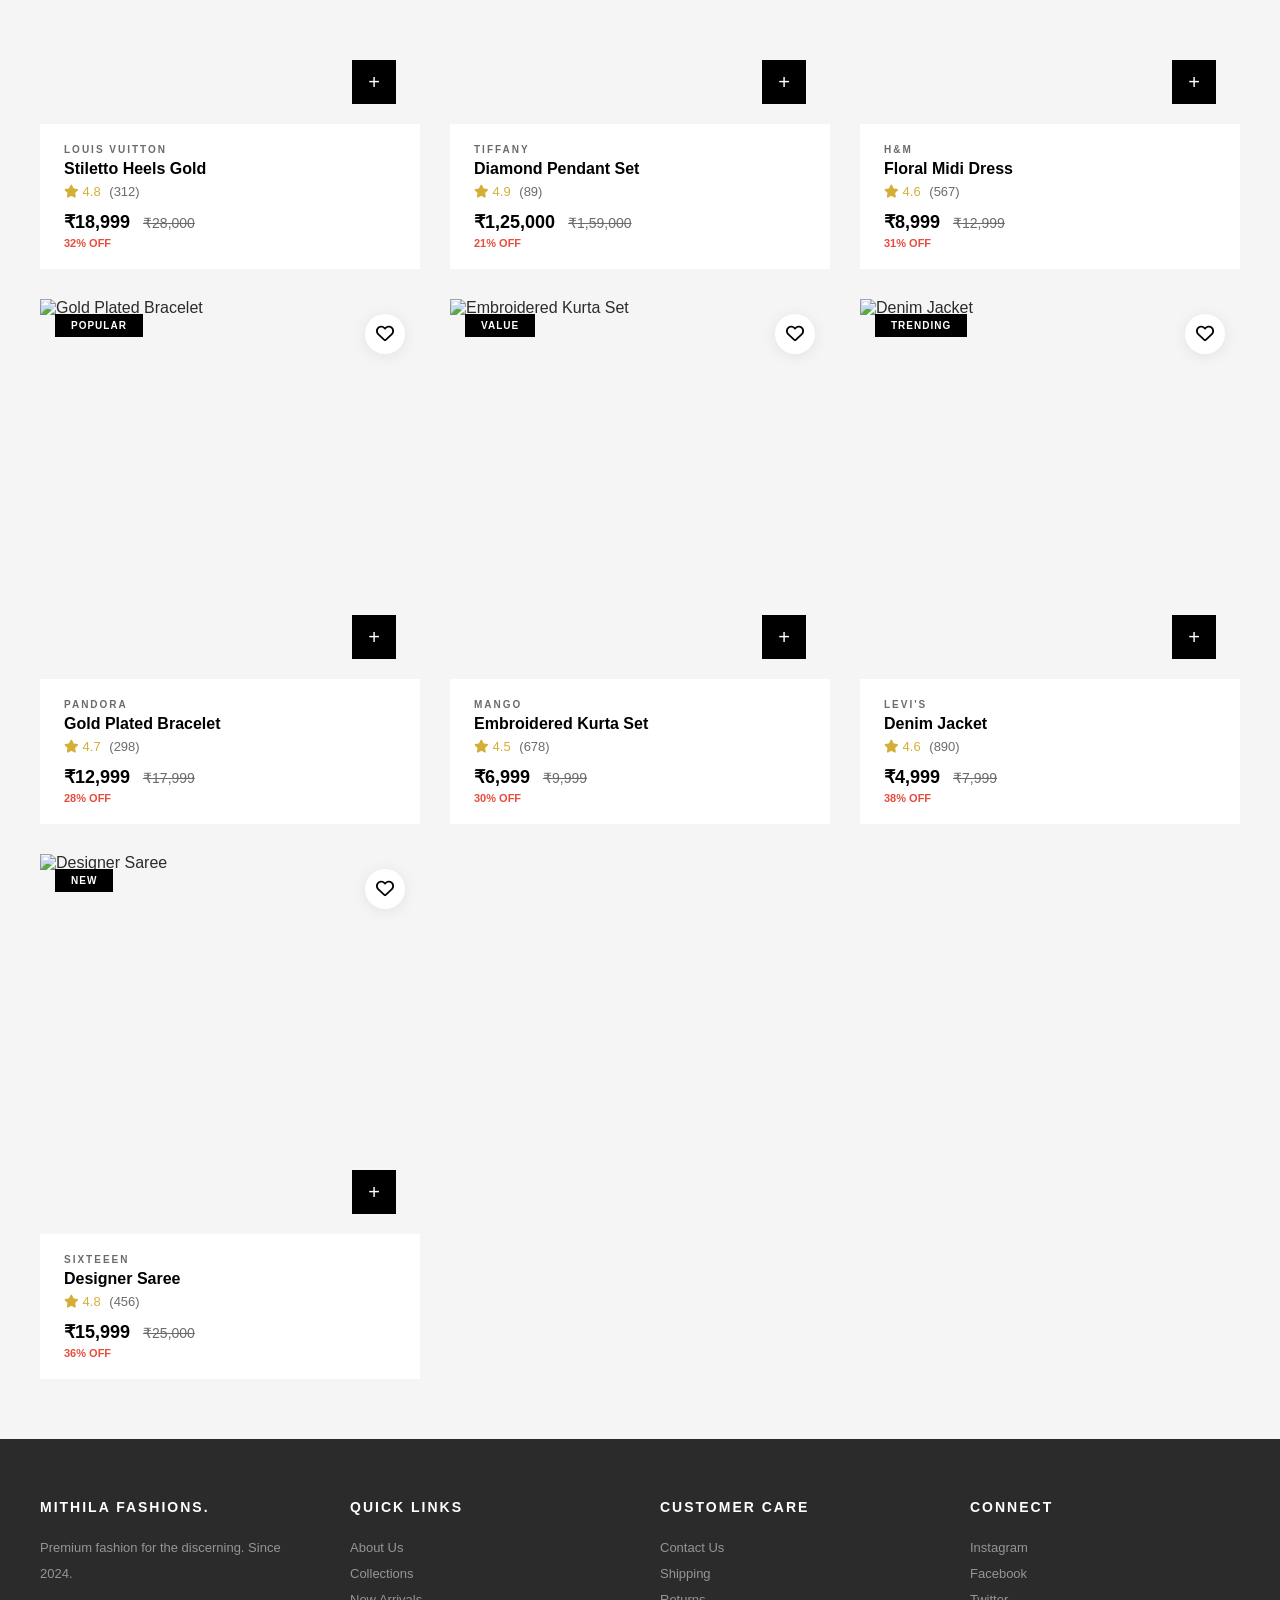
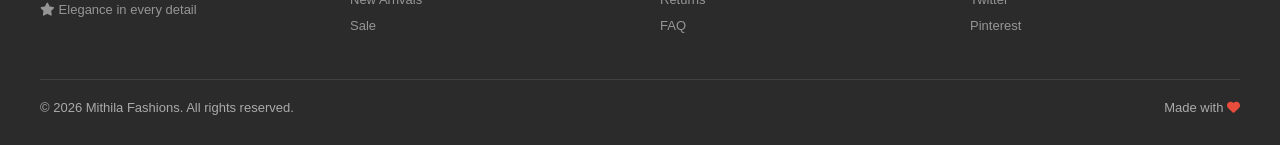
==== commit 2ab57e2d: "feat: product images, category circle imgs, SVG success tick, all emojis replaced with FA icons" ====
--- a/index.html
+++ b/index.html
@@ -49,7 +49,7 @@
       <div class="footer-col">
         <h4>MITHILA FASHIONS.</h4>
         <p>Premium fashion for the discerning. Since 2024.</p>
-        <p style="margin-top:10px">✨ Elegance in every detail</p>
+        <p style="margin-top:10px"><i class="fas fa-star gold-text"></i> Elegance in every detail</p>
       </div>
       <div class="footer-col">
         <h4>Quick Links</h4>
@@ -75,7 +75,7 @@
     </div>
     <div class="footer-bottom">
       <span>© 2026 Mithila Fashions. All rights reserved.</span>
-      <span>Made with ❤️</span>
+      <span>Made with <i class="fas fa-heart" style="color:var(--red)"></i></span>
     </div>
   </div>
 
--- a/css/style.css
+++ b/css/style.css
@@ -263,8 +263,8 @@
 .cat-circle:hover .cat-circle-icon { transform: scale(1.1); }
 
 .cat-circle-icon {
-  width: 60px;
-  height: 60px;
+  width: 70px;
+  height: 70px;
   border-radius: 50%;
   background: var(--light-grey);
   display: flex;
@@ -273,8 +273,10 @@
   font-size: 26px;
   transition: 0.3s;
   border: 2px solid transparent;
-}
-.cat-circle.active .cat-circle-icon { border-color: var(--gold); background: var(--gold-light); }
+  overflow: hidden;
+}
+.cat-circle-img { width: 100%; height: 100%; object-fit: cover; }
+.cat-circle.active .cat-circle-icon { border-color: var(--gold); box-shadow: 0 0 0 3px rgba(212,175,55,0.3); }
 
 .cat-circle-label {
   font-size: 10px;
@@ -960,10 +962,20 @@
   flex-direction: column;
   animation: fadeIn 0.5s ease;
 }
-.success-overlay h1 { font-size: 48px; color: var(--white); margin-bottom: 10px; }
-.success-overlay .success-icon { font-size: 80px; margin-bottom: 20px; }
-.success-overlay p { font-size: 18px; color: rgba(255,255,255,0.9); margin-bottom: 5px; }
-.success-overlay .order-id { font-size: 14px; color: rgba(255,255,255,0.7); margin-top: 10px; }
+.success-overlay h1 { font-size: 32px; color: var(--white); margin-bottom: 8px; text-align: center; }
+.success-overlay p { font-size: 16px; color: rgba(255,255,255,0.9); margin-bottom: 5px; }
+.success-overlay .order-id { font-size: 13px; color: rgba(255,255,255,0.7); margin-top: 10px; letter-spacing: 1px; }
+.success-overlay .success-order-summary { margin: 15px 0; padding: 15px 25px; background: rgba(255,255,255,0.1); border-radius: 12px; min-width: 280px; text-align: left; }
+.success-overlay .success-order-summary .sos-row { display: flex; justify-content: space-between; padding: 4px 0; font-size: 14px; color: rgba(255,255,255,0.85); }
+.success-overlay .success-order-summary .sos-row.sos-total { border-top: 1px solid rgba(255,255,255,0.2); margin-top: 6px; padding-top: 8px; font-size: 16px; font-weight: 700; color: #fff; }
+.success-overlay .success-order-summary .sos-row .sos-val { font-weight: 600; }
+.success-overlay .success-order-summary .sos-row.sos-discount .sos-val { color: #a8ffa8; }
+.success-checkmark { margin-bottom: 15px; }
+.success-checkmark svg { display: block; margin: 0 auto; }
+.success-checkmark-circle { animation: drawCircle 0.6s ease-out forwards; }
+.success-checkmark-path { animation: drawCheck 0.4s 0.5s ease-out forwards; }
+@keyframes drawCircle { to { stroke-dashoffset: 0; } }
+@keyframes drawCheck { to { stroke-dashoffset: 0; } }
 .success-overlay .success-btn {
   margin-top: 30px; padding: 14px 40px;
   background: var(--white); color: #27AE60;
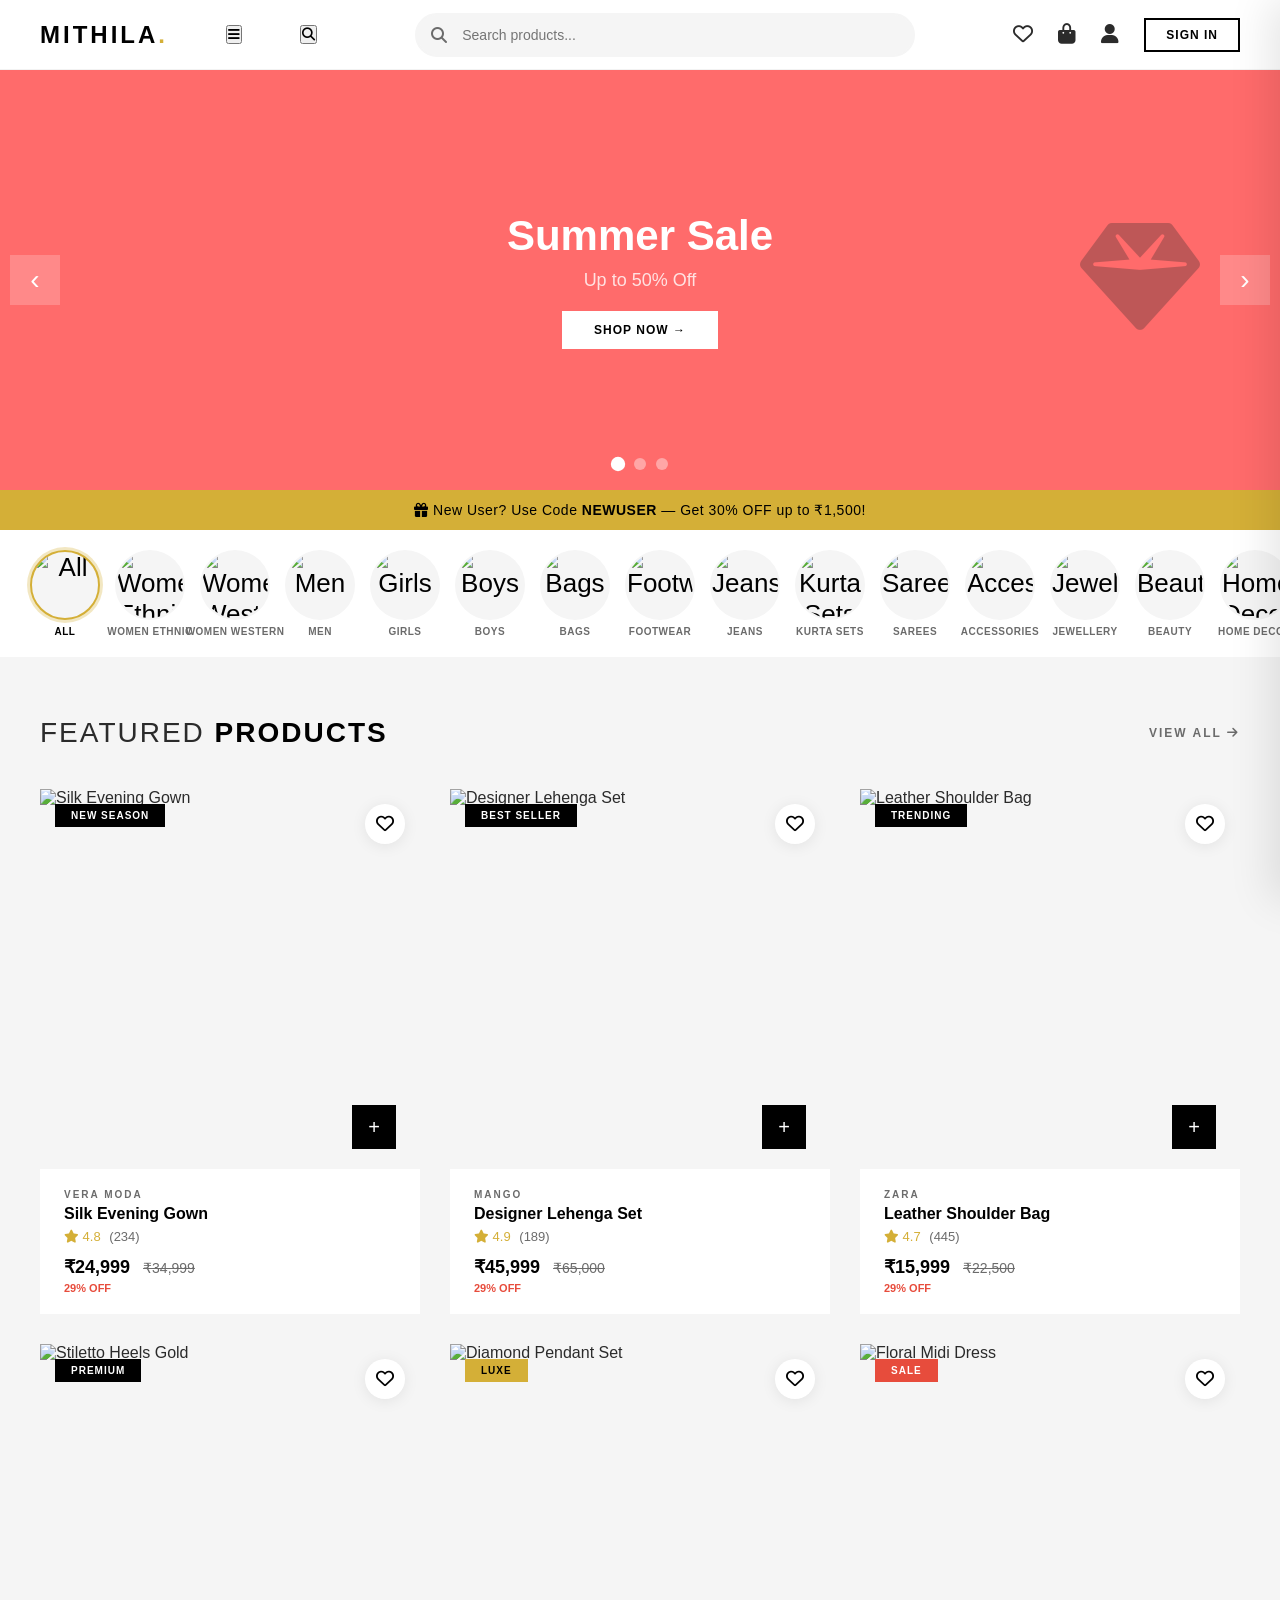
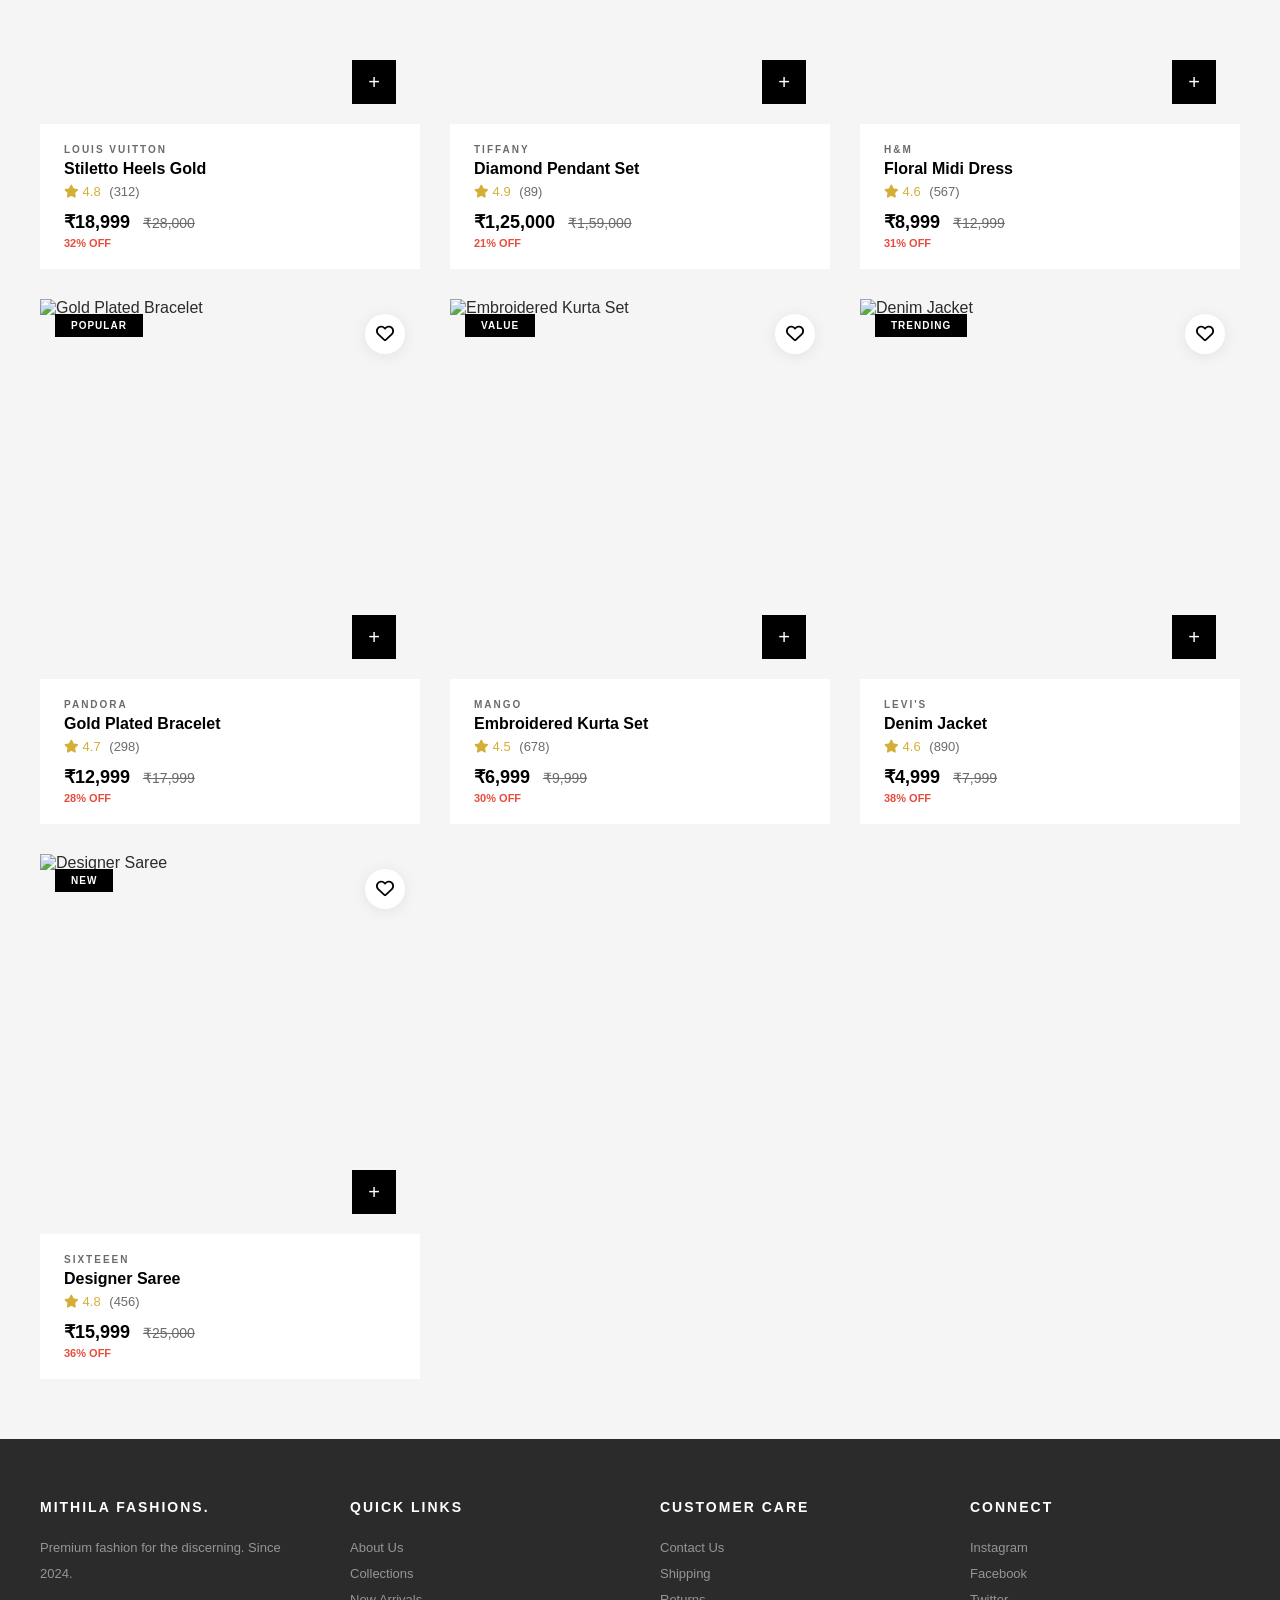
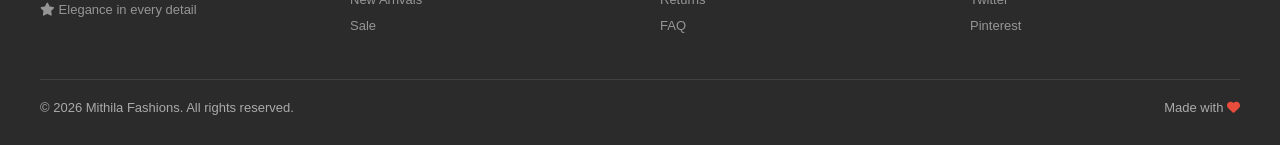
==== commit 1c12151a: "feat: fully responsive redesign with pro UI, hamburger nav, admin sidebar toggle - Responsive CSS ov" ====
--- a/index.html
+++ b/index.html
@@ -11,17 +11,20 @@
 
   <nav class="navbar" id="navbar">
     <div class="logo" onclick="navigate('home')">MITHILA<span>.</span></div>
+    <button class="hamburger" id="hamburgerBtn" onclick="toggleMobileNav()"><i class="fas fa-bars"></i></button>
+    <button class="hamburger search-toggle" id="searchToggle" onclick="toggleMobileSearch()"><i class="fas fa-search"></i></button>
     <div class="nav-search">
       <i class="fas fa-search search-icon"></i>
       <input type="text" placeholder="Search products..." id="searchInput" oninput="handleSearch(this.value)">
     </div>
-    <div class="nav-actions">
+    <div class="nav-actions" id="navActions">
       <button class="nav-icon" id="wishlistBtn" onclick="showWishlist()"><i class="far fa-heart"></i></button>
       <button class="nav-icon" onclick="toggleCart()"><i class="fas fa-shopping-bag"></i><span class="cart-badge" id="cartBadge">0</span></button>
       <button class="nav-icon" onclick="window.location='profile.html'"><i class="fas fa-user"></i></button>
       <button class="user-btn" id="authBtn" onclick="openAuth()">Sign In</button>
     </div>
   </nav>
+  <div class="nav-backdrop" id="navBackdrop" onclick="closeMobileNav()"></div>
 
   <section class="hero-slider" id="heroSlider">
     <div class="slider-container" id="sliderContainer"></div>
--- a/css/style.css
+++ b/css/style.css
@@ -998,43 +998,246 @@
   to { opacity: 1; transform: translateX(0); }
 }
 
-/* ===== RESPONSIVE ===== */
-@media (max-width: 1024px) {
-  .nav-search { margin: 0 20px; }
-  .products-grid { grid-template-columns: repeat(auto-fill, minmax(250px, 1fr)); }
+/* ===== RESPONSIVE & PRO UI ===== */
+
+/* Hamburger Menu */
+.hamburger {
+  display: none;
+  background: none;
+  border: none;
+  font-size: 24px;
+  cursor: pointer;
+  color: var(--dark-grey);
+  padding: 8px;
+  transition: 0.3s;
+}
+
+.search-toggle { font-size: 20px; }
+
+.nav-backdrop {
+  display: none;
+  position: fixed;
+  top: 0; left: 0; right: 0; bottom: 0;
+  background: rgba(0,0,0,0.3);
+  z-index: 1999;
+  backdrop-filter: blur(2px);
+}
+.nav-backdrop.open { display: block; }
+
+/* Mobile Nav Overlay */
+@media (max-width: 768px) {
+  .hamburger { display: block; }
+
+  .navbar { padding: 0 16px; }
+
+  .nav-search {
+    display: none;
+    position: absolute;
+    top: 70px;
+    left: 0;
+    right: 0;
+    margin: 0;
+    padding: 12px 16px;
+    background: var(--white);
+    box-shadow: 0 10px 30px rgba(0,0,0,0.1);
+    max-width: 100%;
+    z-index: 999;
+  }
+  .nav-search.open { display: block; }
+
+  .nav-actions {
+    position: fixed;
+    top: 70px;
+    right: -100%;
+    width: 280px;
+    height: calc(100vh - 70px);
+    background: var(--white);
+    flex-direction: column;
+    padding: 20px;
+    gap: 8px;
+    box-shadow: -10px 0 40px rgba(0,0,0,0.1);
+    z-index: 2000;
+    transition: 0.4s cubic-bezier(0.22, 1, 0.36, 1);
+    align-items: stretch;
+  }
+  .nav-actions.open { right: 0; }
+
+  .nav-actions .nav-icon {
+    padding: 14px 16px;
+    font-size: 18px;
+    display: flex;
+    align-items: center;
+    gap: 12px;
+    border-radius: 8px;
+    border: 1px solid var(--light-grey);
+    width: 100%;
+  }
+  .nav-actions .nav-icon:hover { background: var(--light-grey); }
+
+  .nav-actions .user-btn {
+    margin-top: 8px;
+    width: 100%;
+    text-align: center;
+    padding: 14px;
+    border-radius: 8px;
+  }
+
+  .hero-slider { height: 220px; margin-top: 70px; }
+  .slide-content h2 { font-size: 22px; }
+  .slide-content p { font-size: 13px; margin-bottom: 15px; }
+  .slide { padding: 0 20px; }
+  .slide-img { display: none; }
+  .slide-emoji { display: none; }
+  .slider-arrow { width: 32px; height: 32px; font-size: 16px; }
+  .slider-arrow.left { left: 5px; }
+  .slider-arrow.right { right: 5px; }
+  .slider-dots { bottom: 10px; gap: 6px; }
+  .dot { width: 8px; height: 8px; }
+  .slide-btn { padding: 10px 24px; font-size: 11px; }
+
+  .coupon-strip { padding: 10px 16px; font-size: 12px; }
+
+  .categories-bar { padding: 12px 12px; gap: 10px; }
+  .cat-circle-icon { width: 52px; height: 52px; font-size: 20px; }
+  .cat-circle-label { font-size: 8px; }
+  .cat-circle { min-width: 52px; }
+
+  .products-section { padding: 24px 12px; }
+  .section-header { margin-bottom: 20px; }
+  .section-header h2 { font-size: 18px; letter-spacing: 1px; }
+  .products-grid { grid-template-columns: 1fr 1fr; gap: 10px; }
+  .product-img-wrap { height: 180px; }
+  .product-info { padding: 12px 14px; }
+  .product-brand { font-size: 8px; letter-spacing: 1px; }
+  .product-name { font-size: 13px; }
+  .product-rating { font-size: 11px; margin-bottom: 6px; }
+  .product-price { font-size: 15px; }
+  .product-price s { font-size: 11px; }
+  .product-badge { font-size: 8px; padding: 4px 10px; top: 8px; left: 8px; }
+  .product-wishlist { width: 32px; height: 32px; font-size: 14px; top: 8px; right: 8px; }
+  .product-add { width: 36px; height: 36px; font-size: 16px; bottom: 12px; right: 14px; }
+  .product-off { font-size: 10px; }
+
+  .newsletter { padding: 40px 20px; }
+  .newsletter h3 { font-size: 22px; }
+  .newsletter-form { flex-direction: column; }
+  .newsletter-form button { padding: 14px; }
+
+  .footer { padding: 40px 20px 20px; }
+  .footer-grid { grid-template-columns: 1fr; gap: 30px; }
+  .footer-bottom { flex-direction: column; gap: 10px; text-align: center; }
+
+  .auth-modal { padding: 30px 20px; margin: 20px; }
+  .auth-modal .auth-title { font-size: 20px; }
+
+  .cart-drawer { width: 100%; right: -100%; }
+  .cart-drawer.open { right: 0; }
+  .cart-drawer-header { padding: 16px 20px; }
+  .cart-drawer-items { padding: 12px 16px; }
+  .cart-drawer-footer { padding: 16px 20px; }
+  .cart-d-item { gap: 10px; }
+  .cart-d-item-img { width: 64px; height: 64px; font-size: 24px; }
+
+  .quick-view-modal { width: 100%; max-height: 100vh; top: 0; left: 0; transform: none; border-radius: 0; }
+  .qv-content { padding: 16px; }
+  .qv-layout { grid-template-columns: 1fr; gap: 16px; }
+  .qv-main-img { height: 240px; }
+  .qv-name { font-size: 18px; }
+  .qv-price { font-size: 22px; }
+  .qv-actions { flex-direction: column; }
+  .qv-btn { padding: 12px 20px; }
+  .similar-card { min-width: 100px; }
+  .similar-img { height: 80px; }
+  .qv-img { width: 56px; height: 56px; }
+
+  .success-overlay h1 { font-size: 24px; padding: 0 20px; }
+  .success-overlay p { font-size: 14px; }
+  .success-overlay .success-order-summary { min-width: 0; width: 90%; padding: 12px 16px; }
+  .success-overlay .success-btn { padding: 12px 28px; font-size: 12px; margin-top: 20px; }
+}
+
+/* Tablet */
+@media (min-width: 769px) and (max-width: 1024px) {
+  .navbar { padding: 0 24px; }
+  .nav-search { margin: 0 16px; max-width: 360px; }
+  .nav-actions { gap: 16px; }
+
+  .hero-slider { height: 320px; }
+  .slide-content h2 { font-size: 32px; }
+  .slide-content p { font-size: 16px; }
+  .slide-img { height: 70%; right: 30px; }
+  .slide-emoji { font-size: 80px; right: 40px; }
+
+  .products-section { padding: 40px 24px; }
+  .products-grid { grid-template-columns: repeat(3, 1fr); gap: 20px; }
+  .product-img-wrap { height: 260px; }
+
+  .categories-bar { padding: 16px 20px; gap: 12px; }
+  .cat-circle-icon { width: 60px; height: 60px; font-size: 24px; }
+
   .footer-grid { grid-template-columns: repeat(2, 1fr); }
-  .qv-layout { grid-template-columns: 1fr; gap: 20px; }
-  .slide-content h2 { font-size: 32px; }
+  .qv-layout { grid-template-columns: 1fr; gap: 24px; }
+
   .slider-arrow { width: 40px; height: 40px; font-size: 22px; }
 }
 
-@media (max-width: 768px) {
-  .navbar { padding: 0 20px; }
-  .nav-search { display: none; }
-  .hero-slider { height: 280px; }
-  .slide-content h2 { font-size: 26px; }
-  .slide-content p { font-size: 14px; }
-  .slide { padding: 0 30px; }
-  .slide-emoji { display: none; }
-  .products-section { padding: 30px 15px; }
-  .products-grid { grid-template-columns: repeat(auto-fill, minmax(160px, 1fr)); gap: 12px; }
-  .product-img-wrap { height: 200px; }
-  .categories-bar { padding: 12px 15px; gap: 10px; }
-  .cat-circle-icon { width: 50px; height: 50px; font-size: 22px; }
-  .cat-circle-label { font-size: 9px; }
-  .cart-drawer { width: 100%; right: -100%; }
-  .footer-grid { grid-template-columns: 1fr; }
-  .slide-img { display: none; }
-  .qv-main-img { height: 280px; }
-  .qv-actions { flex-direction: column; }
-  .similar-card { min-width: 110px; }
-}
-
-@media (max-width: 480px) {
-  .products-grid { grid-template-columns: 1fr 1fr; gap: 8px; }
-  .product-info { padding: 10px; }
-  .product-name { font-size: 12px; }
-  .product-price { font-size: 14px; }
-  .quick-view-modal { width: 100%; max-height: 100vh; top: 0; left: 0; transform: none; border-radius: 0; }
-  .qv-content { padding: 15px; }
-}
+/* Small Mobile */
+@media (max-width: 380px) {
+  .products-grid { grid-template-columns: 1fr 1fr; gap: 6px; }
+  .product-img-wrap { height: 140px; }
+  .product-info { padding: 8px 10px; }
+  .product-name { font-size: 11px; }
+  .product-price { font-size: 13px; }
+  .product-brand { font-size: 7px; }
+}
+
+/* Better hover effects for desktop */
+@media (hover: hover) {
+  .product-card {
+    transition: transform 0.4s cubic-bezier(0.22, 1, 0.36, 1), box-shadow 0.4s ease;
+  }
+  .product-card:hover { transform: translateY(-8px); box-shadow: 0 24px 80px rgba(0,0,0,0.12); }
+
+  .product-wishlist:hover { transform: scale(1.15); }
+
+  .cat-circle:hover .cat-circle-icon { transform: scale(1.08); box-shadow: 0 4px 20px rgba(0,0,0,0.1); }
+
+  .submit-btn, .checkout-btn, .qv-btn, .slide-btn {
+    position: relative;
+    overflow: hidden;
+  }
+  .submit-btn::after, .checkout-btn::after, .qv-btn::after {
+    content: '';
+    position: absolute;
+    top: 50%; left: 50%;
+    width: 0; height: 0;
+    background: rgba(255,255,255,0.15);
+    border-radius: 50%;
+    transform: translate(-50%, -50%);
+    transition: width 0.6s, height 0.6s;
+  }
+  .submit-btn:active::after, .checkout-btn:active::after, .qv-btn:active::after {
+    width: 300px; height: 300px;
+  }
+
+  .nav-icon { transition: transform 0.3s ease, color 0.3s ease; }
+  .nav-icon:hover { transform: scale(1.1); }
+}
+
+/* Pro level card shadows */
+.product-card {
+  box-shadow: 0 1px 3px rgba(0,0,0,0.04);
+  border: 1px solid rgba(0,0,0,0.04);
+}
+
+/* Better image loading */
+.product-img, .slide-img, .cat-circle-img, .qv-img {
+  transition: opacity 0.4s ease, transform 0.6s ease;
+}
+.product-img:hover, .qv-img:hover { transform: scale(1.05); }
+
+/* Smooth scrollbar */
+::-webkit-scrollbar { width: 6px; height: 6px; }
+::-webkit-scrollbar-track { background: var(--light-grey); }
+::-webkit-scrollbar-thumb { background: var(--silver); border-radius: 3px; }
+::-webkit-scrollbar-thumb:hover { background: var(--mid-grey); }
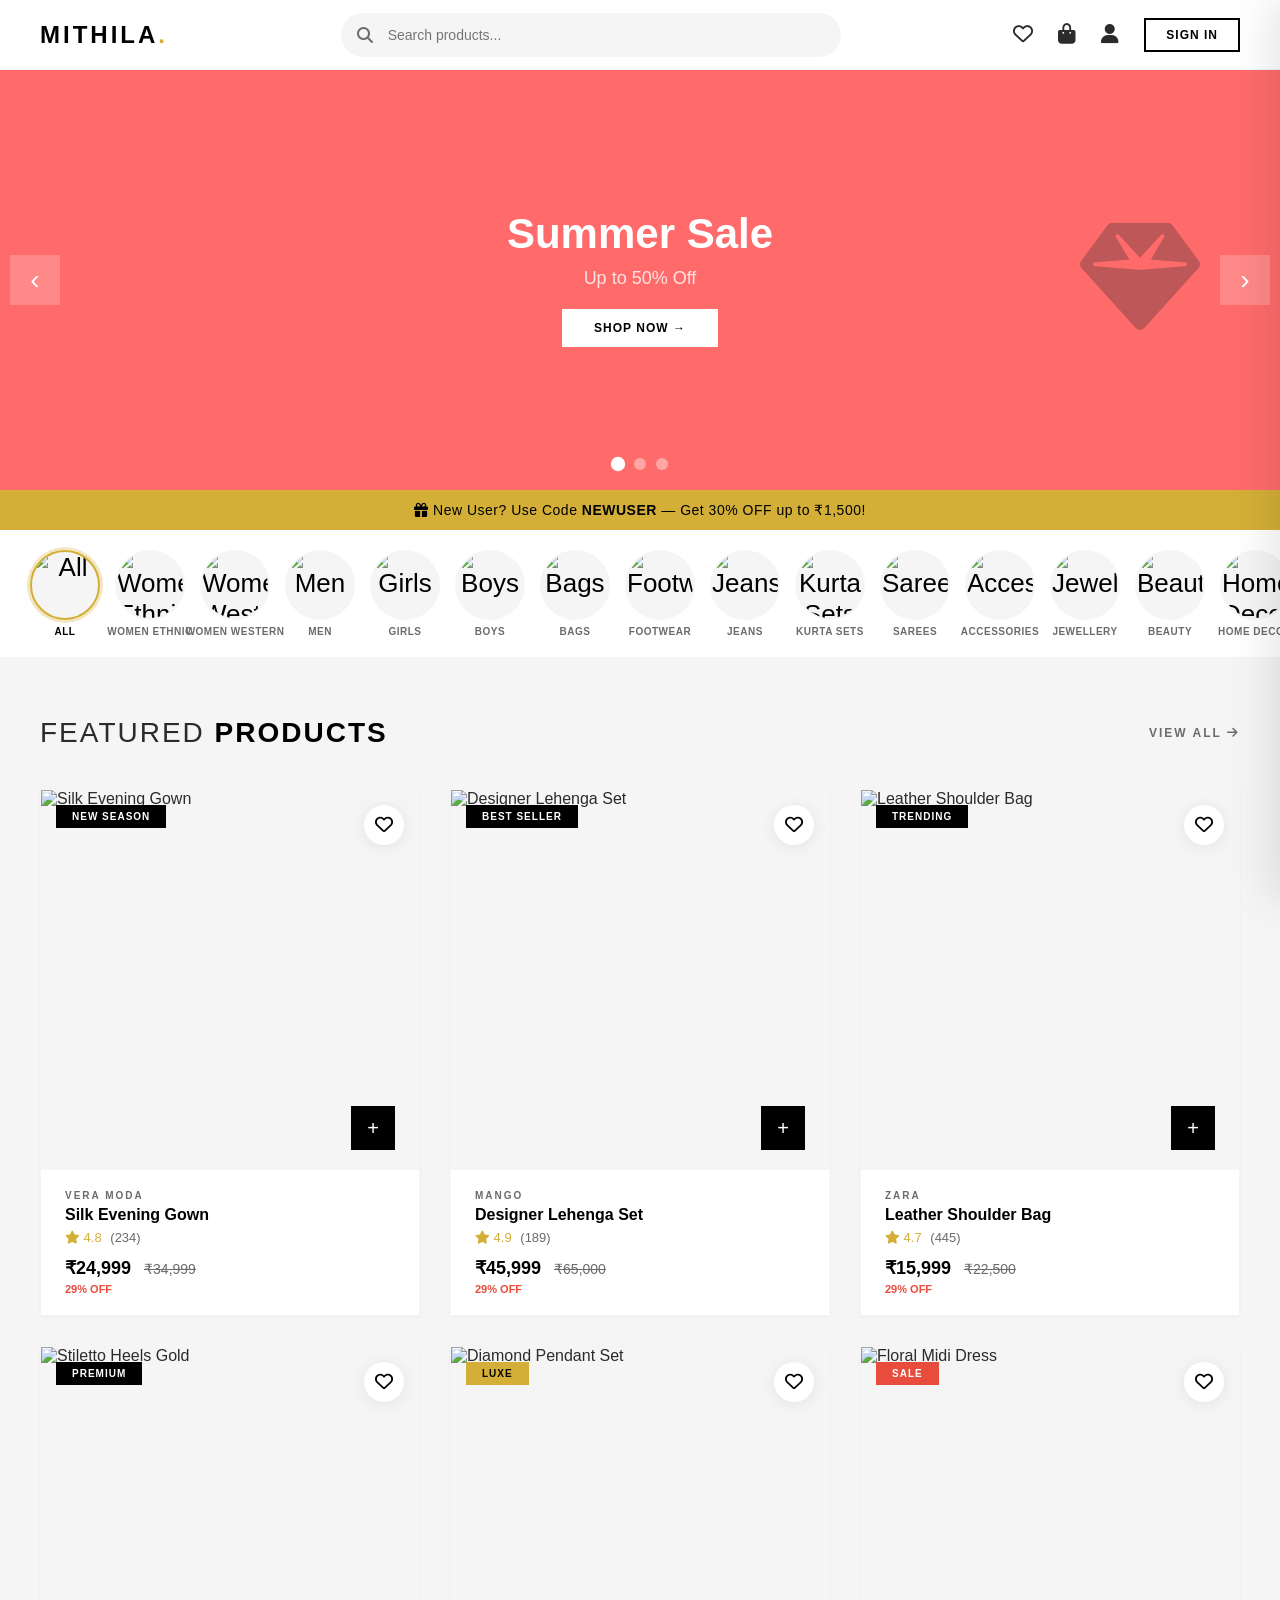
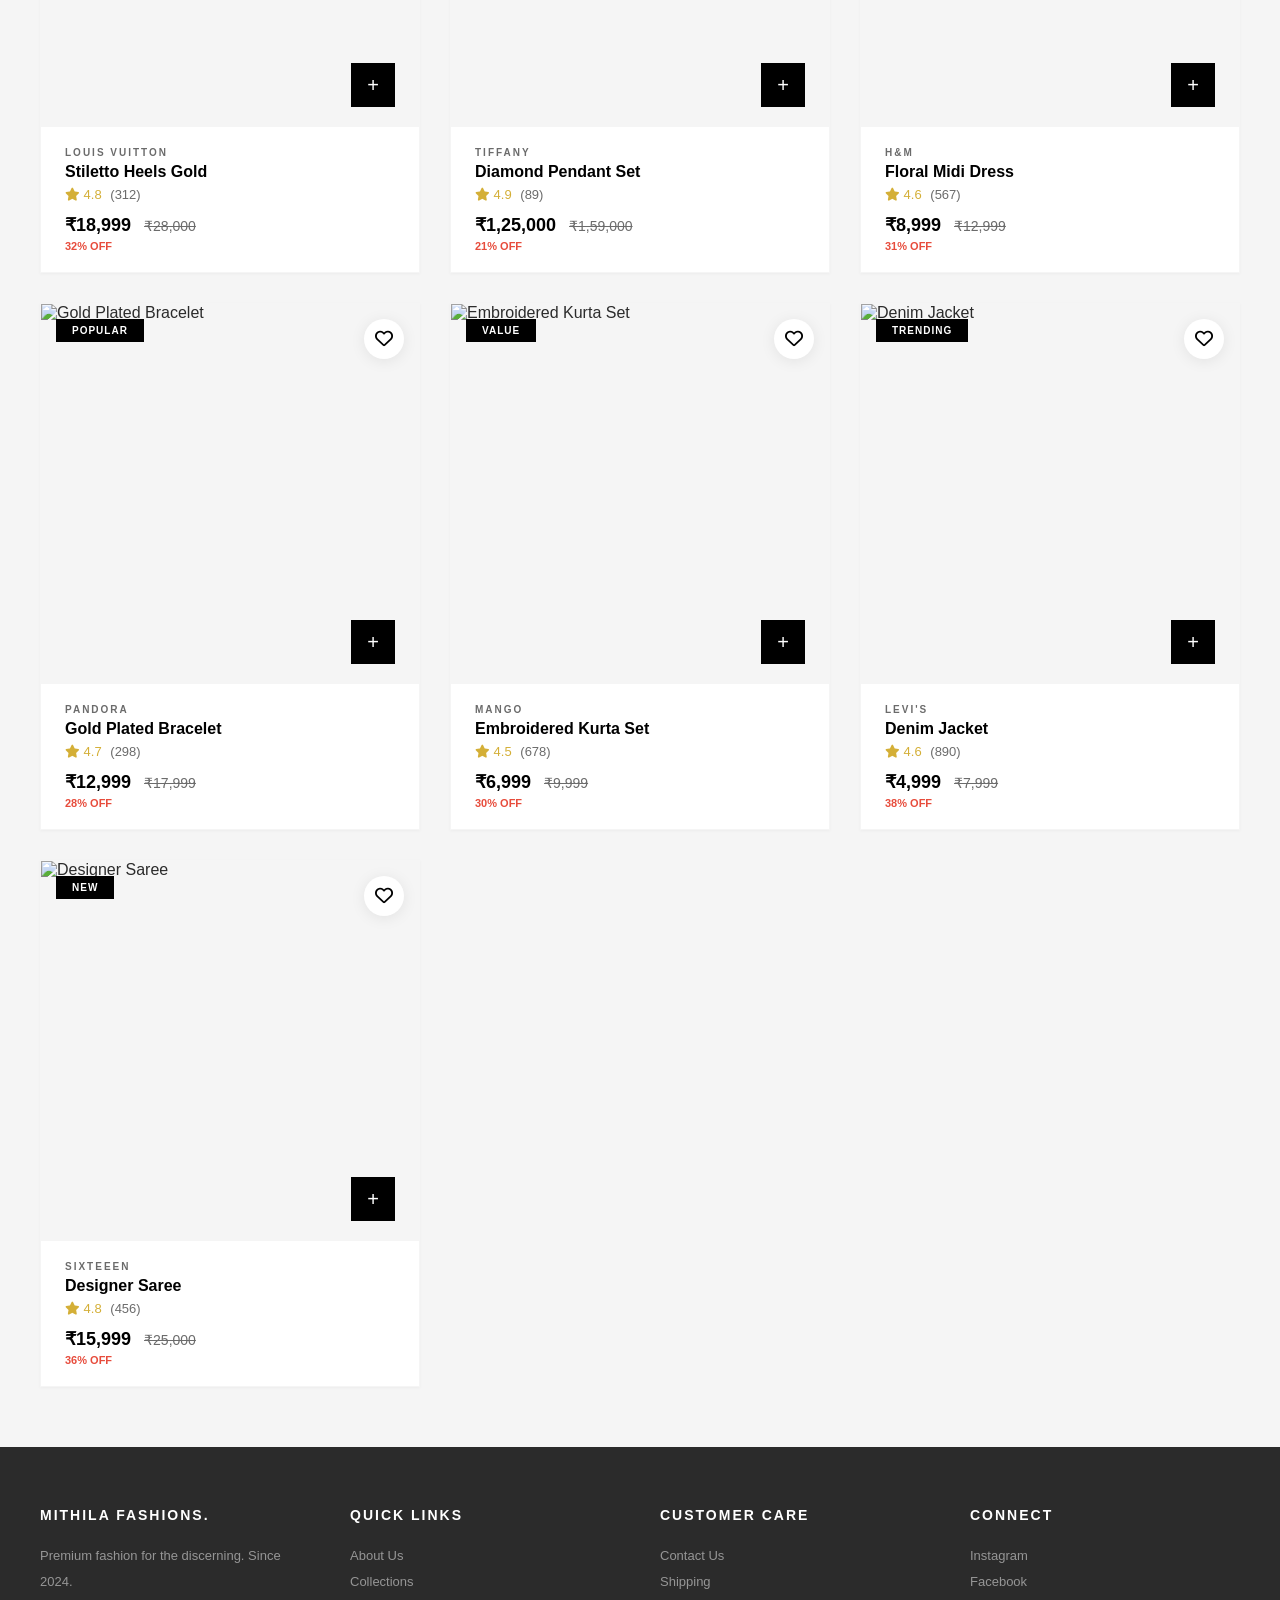
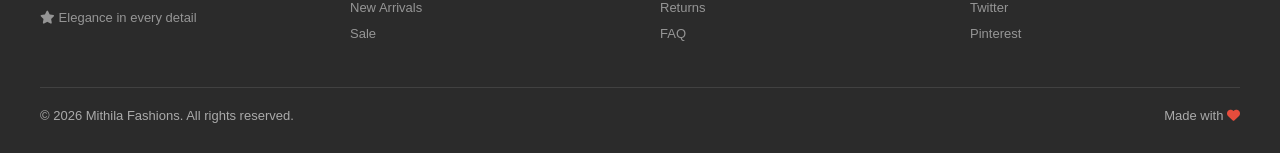
==== commit 1e3c585a: "feat: add bottom tab bar (Home, Categories, Cart, Wishlist, Profile) for mobile - Fixed bottom navig" ====
--- a/index.html
+++ b/index.html
@@ -128,6 +128,29 @@
     <div class="qv-content" id="qvContent"></div>
   </div>
 
+  <nav class="bottom-nav" id="bottomNav">
+    <button class="bn-item active" onclick="bnavigate('home')">
+      <i class="fas fa-home"></i>
+      <span>Home</span>
+    </button>
+    <button class="bn-item" onclick="bnavigate('categories')">
+      <i class="fas fa-th-large"></i>
+      <span>Categories</span>
+    </button>
+    <button class="bn-item" onclick="toggleCart()">
+      <span class="bn-icon-wrap"><i class="fas fa-shopping-bag"></i><span class="bn-badge" id="bnCartBadge">0</span></span>
+      <span>Cart</span>
+    </button>
+    <button class="bn-item" onclick="showWishlist()">
+      <i class="fas fa-heart"></i>
+      <span>Wishlist</span>
+    </button>
+    <button class="bn-item" onclick="window.location='profile.html'">
+      <i class="fas fa-user"></i>
+      <span>Profile</span>
+    </button>
+  </nav>
+
   <script src="js/data.js"></script>
   <script src="js/app.js"></script>
 </body>
--- a/css/style.css
+++ b/css/style.css
@@ -988,7 +988,6 @@
 /* ===== ANIMATIONS ===== */
 @keyframes fadeIn { from { opacity: 0; } to { opacity: 1; } }
 @keyframes fadeUp {
-@keyframes fadeUp {
   from { opacity: 0; transform: translateY(20px); }
   to { opacity: 1; transform: translateY(0); }
 }
@@ -999,6 +998,58 @@
 }
 
 /* ===== RESPONSIVE & PRO UI ===== */
+
+/* Bottom Tab Bar (mobile only) */
+.bottom-nav {
+  display: none;
+  position: fixed;
+  bottom: 0;
+  left: 0;
+  right: 0;
+  background: var(--white);
+  border-top: 1px solid rgba(0,0,0,0.06);
+  z-index: 5000;
+  justify-content: space-around;
+  align-items: center;
+  padding: 6px 0 env(safe-area-inset-bottom, 6px);
+  box-shadow: 0 -2px 20px rgba(0,0,0,0.06);
+}
+
+.bn-item {
+  display: flex;
+  flex-direction: column;
+  align-items: center;
+  gap: 2px;
+  background: none;
+  border: none;
+  cursor: pointer;
+  color: var(--mid-grey);
+  transition: 0.2s;
+  padding: 4px 12px;
+  position: relative;
+  min-width: 56px;
+}
+.bn-item i { font-size: 20px; }
+.bn-icon-wrap { position: relative; display: inline-flex; }
+.bn-item span { font-size: 10px; font-weight: 600; letter-spacing: 0.3px; }
+.bn-item.active { color: var(--black); }
+.bn-item.active i { color: var(--gold); }
+
+.bn-badge {
+  position: absolute;
+  top: -6px;
+  right: -8px;
+  background: var(--gold);
+  color: var(--black);
+  font-size: 9px;
+  font-weight: 700;
+  min-width: 16px;
+  height: 16px;
+  line-height: 16px;
+  text-align: center;
+  border-radius: 8px;
+  padding: 0 4px;
+}
 
 /* Hamburger Menu */
 .hamburger {
@@ -1027,6 +1078,9 @@
 /* Mobile Nav Overlay */
 @media (max-width: 768px) {
   .hamburger { display: block; }
+
+  .bottom-nav { display: flex; }
+  body { padding-bottom: 64px; }
 
   .navbar { padding: 0 16px; }
 
